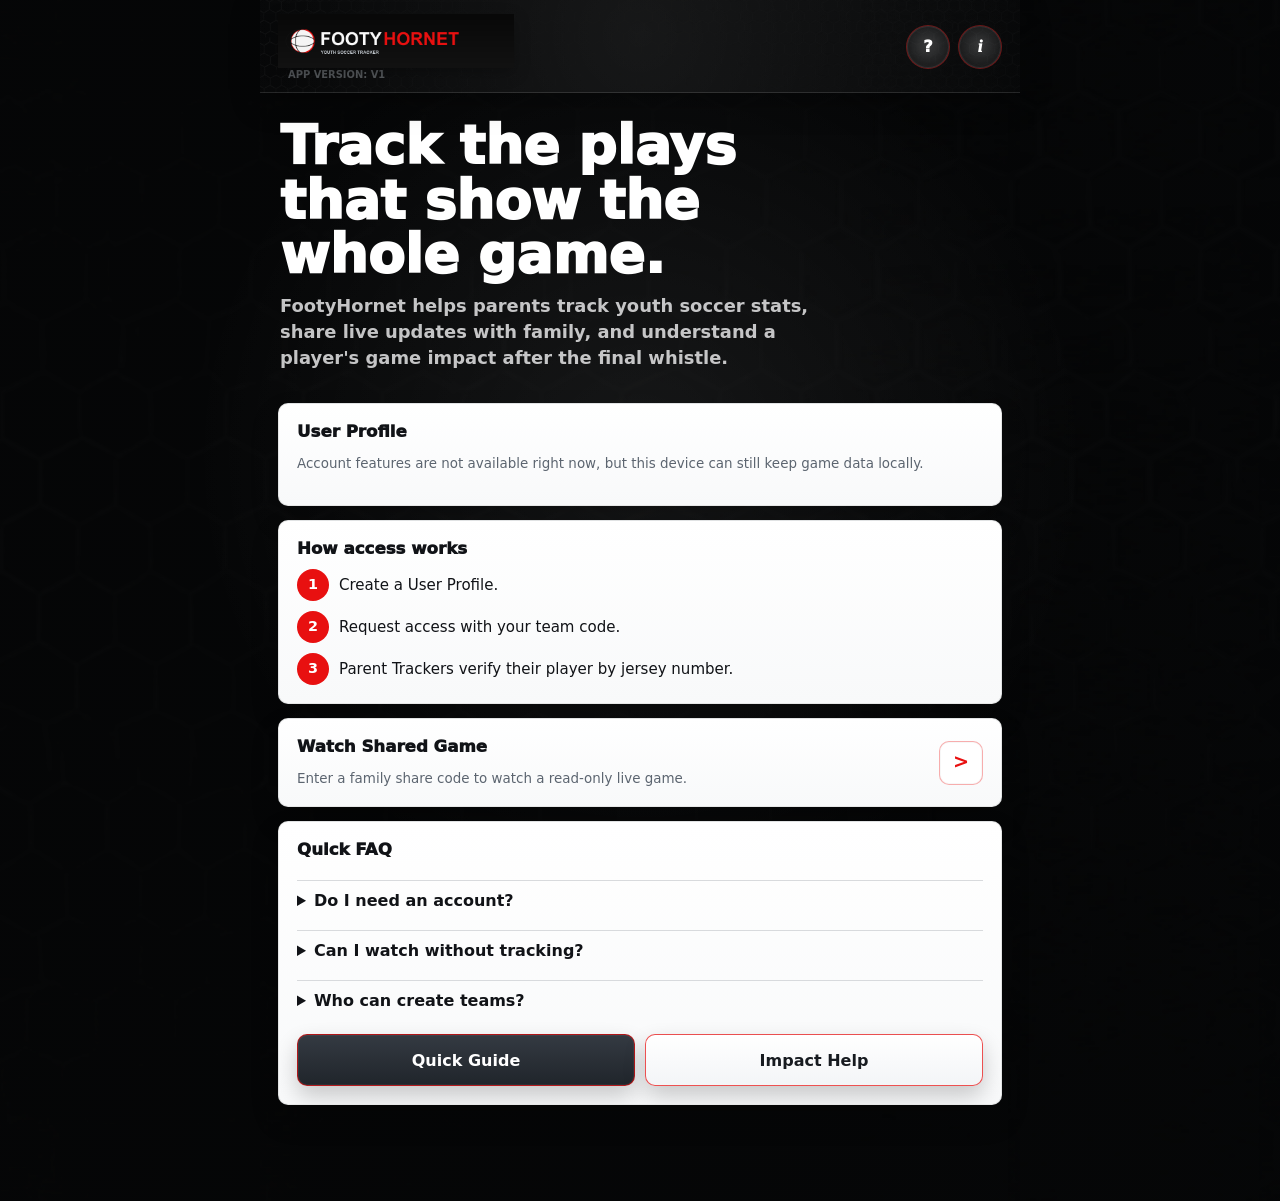
==== app.html @ 80d7936b "Initialize FootyHornet" ====
<!doctype html>
<html lang="en">
  <head>
    <meta charset="utf-8" />
    <meta name="viewport" content="width=device-width, initial-scale=1, viewport-fit=cover" />
    <meta name="theme-color" content="#0b0c0e" />
    <meta name="description" content="FootyHornet youth soccer stat tracker" />
    <title>FootyHornet App</title>
    <link rel="manifest" href="manifest.json?v=1" />
    <link rel="icon" href="assets/footyhornet-icon.png?v=1" type="image/png" />
    <link rel="apple-touch-icon" href="assets/footyhornet-icon.png?v=1" />
    <link rel="stylesheet" href="styles.css?v=1" />
  </head>
  <body>
    <noscript>
      <section class="noscript-fallback">
        <img src="assets/footyhornet-logo.png?v=1" alt="FootyHornet" />
        <div class="card pad">
          <h1>FootyHornet needs JavaScript to run.</h1>
          <p>
            Game tracking, offline saves, account saves, and Live Share require JavaScript.
            Please enable JavaScript or open FootyHornet in Safari, Chrome, or another modern browser.
          </p>
          <div class="account-actions">
            <a class="btn brand positive" href="/">Back to FootyHornet Home</a>
            <a class="btn brand neutral" href="privacy.html">Privacy Policy</a>
            <a class="btn brand neutral" href="terms.html">Terms of Use</a>
          </div>
        </div>
      </section>
    </noscript>
    <div id="app" class="app-shell lh-app-shell"></div>
    <script src="assets/supabase.min.js?v=1" defer></script>
    <script src="app.js?v=1" defer></script>
  </body>
</html>
---- styles.css ----
:root {
  --lh-black: #050607;
  --lh-carbon-950: #090a0b;
  --lh-carbon-900: #0f1012;
  --lh-carbon-850: #131518;
  --lh-carbon-800: #17191c;
  --lh-carbon-700: #22262b;
  --lh-carbon-600: #30363d;
  --lh-surface: #f7f8f9;
  --lh-surface-soft: #eef0f2;
  --lh-surface-dark: #14161a;
  --lh-surface-raised: #ffffff;
  --lh-text-light: #f8f9fa;
  --lh-text-dark: #111317;
  --lh-muted-light: #b8bec5;
  --lh-muted-dark: #5c6570;
  --lh-red: #e81010;
  --lh-red-deep: #9f1115;
  --lh-red-soft: rgba(232, 16, 16, 0.12);
  --lh-line-light: rgba(17, 19, 23, 0.12);
  --lh-line-dark: rgba(255, 255, 255, 0.12);
  --lh-radius-sm: 6px;
  --lh-radius-md: 8px;
  --lh-radius-lg: 12px;
  --lh-radius-xl: 16px;
  --lh-space-1: 4px;
  --lh-space-2: 8px;
  --lh-space-3: 12px;
  --lh-space-4: 16px;
  --lh-space-5: 20px;
  --lh-space-6: 24px;
  --lh-space-8: 32px;
  --lh-tap-min: 48px;
  --lh-tap-game: 64px;
  --lh-shadow-card: 0 16px 36px rgba(0, 0, 0, 0.28);
  --lh-shadow-soft: 0 8px 24px rgba(0, 0, 0, 0.16);
  --lh-shadow-crisp: 0 14px 28px rgba(0, 0, 0, 0.2);
  --lh-card-border: rgba(17, 19, 23, 0.1);
  --lh-card-border-red: rgba(232, 16, 16, 0.22);
  --lh-panel-gradient: linear-gradient(180deg, #ffffff 0%, #f8f9fa 100%);
  --lh-accent-surface: #f2f3f5;
  --lh-accent-surface-strong: #e8ebef;
  --lh-honeycomb-surface:
    radial-gradient(circle at 50% 38%, rgba(255, 255, 255, 0.07), transparent 28rem),
    linear-gradient(90deg, rgba(5, 6, 7, 0.78), rgba(5, 6, 7, 0.9)),
    url("assets/honeycombblack.png?v=1") center / cover no-repeat,
    var(--lh-black);
  --lh-honeycomb-card:
    linear-gradient(90deg, rgba(8, 10, 12, 0.84), rgba(8, 10, 12, 0.92)),
    url("assets/honeycombblack.png?v=1") center / cover no-repeat,
    linear-gradient(180deg, var(--lh-carbon-800), var(--lh-carbon-900));
  --lh-edge-accent: linear-gradient(90deg, var(--hornet-red) 0 5px, transparent 5px);
  --lh-edge-accent-thin: linear-gradient(90deg, rgba(232, 16, 16, 0.86) 0 4px, transparent 4px);
  --lh-command-gradient:
    var(--lh-honeycomb-card);
  --lh-red-glow: 0 12px 28px rgba(0, 0, 0, 0.16);
  --lh-font: -apple-system, BlinkMacSystemFont, "Segoe UI", sans-serif;

  --navy-950: var(--lh-carbon-950);
  --navy-900: var(--lh-carbon-900);
  --navy-800: var(--lh-carbon-800);
  --navy-700: var(--lh-carbon-700);
  --surface: var(--lh-surface-raised);
  --surface-soft: var(--lh-surface-soft);
  --line: #d8dadd;
  --text: var(--lh-text-dark);
  --muted: var(--lh-muted-dark);
  --positive: #0d6c3b;
  --positive-dark: #073f23;
  --neutral: var(--lh-carbon-600);
  --neutral-dark: var(--lh-carbon-700);
  --negative: #a84624;
  --negative-dark: #6e2b18;
  --stat-base: #1b1e22;
  --stat-base-dark: #101214;
  --offense: #0b6f3d;
  --offense-dark: #063c23;
  --effort: #7a1a1d;
  --effort-dark: #3d1012;
  --defense: #1f5f62;
  --defense-dark: #12383a;
  --clear: #314b5f;
  --clear-dark: #1a2a36;
  --goalie-save: #2e6268;
  --goalie-save-dark: #1a3a3e;
  --goalie-allowed: #554963;
  --goalie-allowed-dark: #312938;
  --faceoff-win: #52493d;
  --faceoff-win-dark: #302a23;
  --faceoff-loss: #4f3c36;
  --faceoff-loss-dark: #2c211e;
  --danger: #c72a2e;
  --warning: #c7681d;
  --hornet-red: var(--lh-red);
  --hornet-red-soft: var(--lh-accent-surface);
  --hornet-yellow: var(--hornet-red);
  --hornet-yellow-soft: var(--hornet-red-soft);
  --brand-red: var(--lh-red);
  --brand-dark-button:
    linear-gradient(90deg, var(--hornet-red) 0 6px, transparent 6px),
    linear-gradient(180deg, #252a31, #121519);
  --brand-light-button:
    linear-gradient(90deg, var(--hornet-red) 0 6px, transparent 6px),
    #ffffff;
  --shadow: var(--lh-shadow-card);
  --shadow-soft: var(--lh-shadow-soft);
  --radius: var(--lh-radius-md);
  --safe-bottom: env(safe-area-inset-bottom, 0px);
  color-scheme: light;
}

* {
  box-sizing: border-box;
}

html {
  min-height: 100%;
  background: var(--lh-black);
}

body {
  min-height: 100%;
  margin: 0;
  background: var(--lh-honeycomb-surface);
  color: var(--surface);
  font-family:
    Inter, ui-sans-serif, system-ui, var(--lh-font),
    sans-serif;
  letter-spacing: 0;
}

button,
input,
select,
textarea {
  font: inherit;
}

button {
  border: 0;
  cursor: pointer;
  -webkit-tap-highlight-color: transparent;
}

button:disabled {
  cursor: not-allowed;
  opacity: 0.55;
}

button:focus-visible,
.btn:focus-visible,
.mini-btn:focus-visible,
.more-action:focus-visible,
.player-chip:focus-visible,
.team-chip:focus-visible,
.nav-tab:focus-visible,
.period-tab:focus-visible,
.quarter-tab:focus-visible,
.icon-btn:focus-visible {
  outline: 3px solid rgba(232, 16, 16, 0.42);
  outline-offset: 3px;
}

.app-shell {
  width: 100%;
  max-width: 760px;
  min-height: 100dvh;
  margin: 0 auto;
  padding: 18px 14px calc(112px + var(--safe-bottom));
}

.lh-app-shell,
.app-shell {
  isolation: isolate;
}

.topbar {
  position: sticky;
  top: 0;
  z-index: 20;
  margin: -18px -14px 14px;
  padding: calc(14px + env(safe-area-inset-top, 0px)) 14px 12px;
  background: var(--lh-honeycomb-surface);
  border-bottom: 1px solid var(--lh-line-dark);
  backdrop-filter: blur(14px);
  box-shadow: 0 10px 28px rgba(0, 0, 0, 0.28);
}

.brand-row {
  position: relative;
  display: flex;
  align-items: center;
  justify-content: space-between;
  gap: 12px;
  min-height: 44px;
}

.brand {
  display: flex;
  align-items: center;
  gap: 10px;
  min-height: 44px;
  min-width: 0;
  padding: 0;
  border: 0;
  color: inherit;
  background: transparent;
  text-align: left;
}

.brand-logo-wrap {
  display: grid;
  gap: 2px;
  min-width: 0;
  text-align: left;
}

.brand-logo {
  display: block;
  width: min(62vw, 292px);
  height: auto;
  max-height: 54px;
  margin: 0;
  object-fit: contain;
  object-position: left center;
  filter: drop-shadow(0 5px 8px rgba(0, 0, 0, 0.24));
}

.app-version-chip {
  display: block;
  margin-left: clamp(5px, 1.8vw, 10px);
  color: rgba(184, 190, 197, 0.42);
  font-size: 0.62rem;
  font-weight: 800;
  line-height: 1;
  text-transform: uppercase;
}

.sr-only {
  position: absolute;
  width: 1px;
  height: 1px;
  padding: 0;
  margin: -1px;
  overflow: hidden;
  clip: rect(0, 0, 0, 0);
  white-space: nowrap;
  border: 0;
}

.brand-title {
  margin: 0;
  font-size: 1.2rem;
  font-weight: 850;
  line-height: 1.05;
}

.status-chip {
  flex: 0 0 auto;
  min-height: 44px;
  padding: 10px 12px;
  border: 1px solid rgba(255, 255, 255, 0.18);
  border-radius: 999px;
  color: #f1f2f4;
  background: rgba(255, 255, 255, 0.08);
  font-size: 0.8rem;
  font-weight: 800;
}

.topbar-actions {
  display: inline-flex;
  flex: 0 0 auto;
  align-items: center;
  gap: 8px;
}

.help-chip {
  display: inline-grid;
  width: 44px;
  height: 44px;
  place-items: center;
  border: 1px solid rgba(232, 16, 16, 0.38);
  border-radius: 999px;
  color: #ffffff;
  background:
    radial-gradient(circle at 50% 46%, rgba(255, 255, 255, 0.12), transparent 62%),
    rgba(255, 255, 255, 0.08);
  font-size: 1.02rem;
  font-weight: 950;
  line-height: 1;
  box-shadow: inset 0 0 0 1px rgba(255, 255, 255, 0.08);
}

.tutorial-chip {
  font-family: Georgia, "Times New Roman", serif;
  font-style: italic;
}

.screen-title {
  margin: var(--lh-space-5) 0 var(--lh-space-3);
}

.screen-title h2 {
  margin: 0;
  color: #ffffff;
  font-size: 1.65rem;
  line-height: 1.08;
}

.home-title h2 {
  font-size: 1.42rem;
}

.welcome-hero {
  display: grid;
  gap: 18px;
  margin: 18px 0 14px;
  padding: 18px 2px 6px;
}

.welcome-copy {
  display: grid;
  gap: 10px;
}

.welcome-copy h2 {
  max-width: 10ch;
  margin: 0;
  color: #ffffff;
  font-size: 2.45rem;
  line-height: 0.98;
}

.welcome-copy p {
  max-width: 34rem;
  margin: 0;
  color: #d7d9dd;
  font-size: 1rem;
  line-height: 1.48;
}

.welcome-stack {
  gap: 12px;
}

.welcome-info-card,
.faq-card {
  border-color: rgba(232, 16, 16, 0.24);
}

.welcome-step-list {
  display: grid;
  gap: 10px;
}

.welcome-step-list.compact-steps {
  margin: 1rem 0;
}

.welcome-step-list div {
  display: grid;
  grid-template-columns: 32px 1fr;
  align-items: center;
  gap: 10px;
  color: var(--text);
  font-size: 0.94rem;
  line-height: 1.35;
}

.welcome-step-list strong {
  display: inline-grid;
  width: 32px;
  height: 32px;
  place-items: center;
  border-radius: 999px;
  color: #ffffff;
  background: var(--hornet-red);
  font-size: 0.9rem;
}

.faq-card {
  display: grid;
  gap: 10px;
}

.faq-card details {
  padding: 10px 0;
  border-top: 1px solid var(--line);
}

.faq-card summary {
  cursor: pointer;
  color: var(--text);
  font-weight: 850;
}

.action-grid.compact {
  grid-template-columns: 1fr 1fr;
  margin-top: 4px;
}

.screen-title p {
  margin: 8px 0 0;
  color: var(--lh-muted-light);
  font-size: 0.98rem;
  line-height: 1.45;
}

.lh-screen {
  display: grid;
  gap: var(--lh-space-4);
}

.lh-screen-header,
.lh-screen-title,
.screen-title {
  text-wrap: balance;
}

.lh-screen-title {
  margin: 0;
  color: var(--lh-text-light);
  font-size: 1.65rem;
  line-height: 1.08;
}

.lh-screen-subtitle {
  margin: var(--lh-space-2) 0 0;
  color: var(--lh-muted-light);
  font-size: 0.98rem;
  line-height: 1.45;
}

.lh-kicker {
  margin: 0 0 var(--lh-space-2);
  color: rgba(248, 249, 250, 0.72);
  font-size: 0.72rem;
  font-weight: 950;
  letter-spacing: 0.04em;
  text-transform: uppercase;
}

.lh-command-card,
.lh-content-card,
.lh-form-card,
.lh-section {
  border-radius: var(--lh-radius-md);
}

.lh-command-card {
  border: 1px solid rgba(232, 16, 16, 0.26);
  color: var(--lh-text-light);
  background: var(--lh-honeycomb-card);
  box-shadow: var(--lh-shadow-card);
}

.lh-content-card,
.lh-form-card {
  border: 1px solid var(--lh-line-light);
  color: var(--lh-text-dark);
  background: var(--lh-surface-raised);
  box-shadow: var(--lh-shadow-card);
}

.lh-form-card {
  background: linear-gradient(180deg, #ffffff, var(--lh-surface));
}

.lh-section-header,
.lh-section {
  display: grid;
  gap: var(--lh-space-2);
}

.lh-section-title {
  margin: 0;
  color: var(--lh-text-dark);
  font-size: 1.04rem;
  font-weight: 950;
  line-height: 1.2;
}

.lh-section-subtitle,
.lh-help-text {
  margin: 0;
  color: var(--lh-muted-dark);
  font-size: 0.82rem;
  line-height: 1.38;
}

.lh-stat-grid,
.lh-action-grid {
  display: grid;
  grid-template-columns: repeat(2, minmax(0, 1fr));
  gap: var(--lh-space-3);
}

.lh-stat-card,
.lh-action-tile,
.lh-status-row {
  border: 1px solid var(--lh-line-light);
  border-radius: var(--lh-radius-md);
  color: var(--lh-text-dark);
  background: var(--lh-surface);
}

.lh-stat-card {
  min-height: 86px;
  padding: var(--lh-space-3);
}

.lh-action-tile {
  min-height: 72px;
  padding: var(--lh-space-3);
  text-align: left;
}

.lh-status-row {
  min-height: 38px;
  padding: var(--lh-space-2) var(--lh-space-3);
}

.lh-chip {
  display: inline-flex;
  min-height: 26px;
  align-items: center;
  gap: var(--lh-space-1);
  padding: 4px 8px;
  border: 1px solid var(--lh-line-light);
  border-radius: 999px;
  color: var(--lh-muted-dark);
  background: var(--lh-surface-soft);
  font-size: 0.72rem;
  font-weight: 900;
  line-height: 1;
}

.lh-chip-success {
  border-color: rgba(13, 108, 59, 0.32);
  color: #0b5b34;
  background: #e7f5ee;
}

.lh-chip-warning {
  border-color: rgba(199, 104, 29, 0.34);
  color: #7d3f11;
  background: #fff0df;
}

.lh-chip-danger,
.lh-chip-live {
  border-color: rgba(232, 16, 16, 0.32);
  color: var(--lh-text-dark);
  background: var(--lh-accent-surface);
}

.lh-notice,
.lh-notice-privacy,
.lh-notice-warning,
.lh-notice-success {
  padding: var(--lh-space-3);
  border-radius: var(--lh-radius-md);
  color: var(--lh-text-dark);
  font-size: 0.86rem;
  font-weight: 800;
}

.lh-notice,
.lh-notice-privacy {
  border: 1px solid rgba(232, 16, 16, 0.22);
  background: var(--lh-panel-gradient);
}

.lh-notice-warning {
  border: 1px solid rgba(199, 104, 29, 0.34);
  background: #fff2e4;
}

.lh-notice-success {
  border: 1px solid rgba(13, 108, 59, 0.26);
  background: #ecf8f2;
}

.lh-btn {
  min-height: var(--lh-tap-min);
  border-radius: var(--lh-radius-md);
  font-weight: 900;
}

.lh-btn-primary {
  color: #ffffff;
  border: 1px solid rgba(232, 16, 16, 0.64);
  background: var(--brand-dark-button);
}

.lh-btn-secondary {
  color: var(--lh-text-dark);
  border: 1px solid rgba(232, 16, 16, 0.38);
  background: var(--brand-light-button);
}

.lh-btn-ghost {
  color: var(--lh-text-light);
  border: 1px solid var(--lh-line-dark);
  background: rgba(255, 255, 255, 0.08);
}

.lh-btn-danger {
  color: #ffffff;
  border: 1px solid rgba(199, 42, 46, 0.74);
  background: linear-gradient(180deg, var(--danger), #941d22);
}

.lh-input-group {
  display: grid;
  gap: var(--lh-space-2);
}

.lh-divider {
  height: 1px;
  border: 0;
  background: var(--lh-line-light);
}

.live-title {
  margin: 12px 0 10px;
}

.live-title h2 {
  color: #f2f3f4;
  font-size: 1.24rem;
  font-weight: 850;
  line-height: 1.05;
}

.live-title p {
  margin-top: 5px;
  color: #aeb4bb;
  font-size: 0.82rem;
  line-height: 1.25;
}

.live-meta {
  display: flex;
  flex-wrap: wrap;
  align-items: baseline;
  gap: 4px 8px;
}

.live-share-link {
  min-height: 0;
  padding: 0;
  border: 0;
  color: #f1f2f4;
  background: transparent;
  font-size: 0.74rem;
  font-weight: 850;
  line-height: 1.25;
  text-decoration: underline;
  text-decoration-color: var(--hornet-red);
  text-underline-offset: 3px;
  box-shadow: none;
}

.live-share-link:active {
  color: #ffffff;
}

.live-status-chips {
  display: flex;
  flex-wrap: wrap;
  gap: 6px;
  margin-top: 8px;
}

.live-status-chips span {
  display: inline-flex;
  min-height: 24px;
  align-items: center;
  border: 1px solid rgba(255, 255, 255, 0.16);
  border-radius: 999px;
  padding: 4px 8px;
  color: #d9dde1;
  background: rgba(255, 255, 255, 0.06);
  font-size: 0.68rem;
  font-weight: 850;
}

.live-status-chips .share-on {
  border-color: rgba(232, 16, 16, 0.55);
  color: #ffffff;
  background: rgba(232, 16, 16, 0.16);
}

.live-player-card {
  display: flex;
  align-items: center;
  justify-content: space-between;
  gap: 10px;
  margin-bottom: 10px;
  border-color: rgba(232, 16, 16, 0.34);
}

.live-player-card h3 {
  margin: 0 0 3px;
  font-size: 0.96rem;
  line-height: 1.15;
}

.live-confirmation {
  display: flex;
  align-items: center;
  justify-content: space-between;
  gap: 10px;
  margin-bottom: 10px;
  padding: 10px;
  border: 1px solid rgba(232, 16, 16, 0.36);
  border-radius: var(--radius);
  color: #111317;
  background: #ffffff;
  box-shadow: var(--shadow-soft);
}

.live-confirmation strong {
  font-size: 0.86rem;
  line-height: 1.25;
}

.live-confirmation div {
  display: flex;
  flex-shrink: 0;
  gap: 6px;
}

.stack {
  display: grid;
  gap: 12px;
}

.card {
  overflow: hidden;
  border: 1px solid var(--lh-line-light);
  border-radius: var(--radius);
  background: var(--surface);
  color: var(--text);
  box-shadow: var(--shadow);
}

.card.pad {
  padding: var(--lh-space-4);
}

.card h3 {
  margin: 0 0 10px;
  color: var(--text);
  font-size: 1.04rem;
  line-height: 1.2;
}

.muted {
  color: var(--muted);
}

.small {
  font-size: 0.84rem;
  line-height: 1.35;
}

.section-head {
  display: flex;
  align-items: flex-start;
  justify-content: space-between;
  gap: 12px;
}

.section-head h3 {
  margin-bottom: 4px;
}

.section-head p {
  margin: 0;
}

.helper-lines {
  display: grid;
  gap: 1px;
}

.helper-lines span {
  display: block;
}

.player-switch-card {
  display: grid;
  gap: 12px;
}

.player-switch-card.inline {
  padding: 0;
  border: 0;
  background: transparent;
  color: var(--text);
  box-shadow: none;
}

.player-chip-row {
  display: flex;
  flex-wrap: wrap;
  gap: 8px;
}

.player-chip {
  display: inline-flex;
  min-width: 132px;
  min-height: 68px;
  flex: 1 1 calc(50% - 4px);
  flex-direction: column;
  align-items: flex-start;
  justify-content: center;
  gap: 3px;
  padding: 10px 12px;
  border: 1px solid var(--line);
  border-radius: var(--radius);
  color: var(--text);
  background: linear-gradient(180deg, #ffffff, var(--lh-surface));
  text-align: left;
  box-shadow: none;
}

.player-chip strong,
.player-chip span {
  display: block;
  max-width: 100%;
  overflow: hidden;
  text-overflow: ellipsis;
  white-space: nowrap;
}

.player-chip strong {
  font-size: 0.94rem;
  font-weight: 900;
  line-height: 1.1;
}

.player-chip span {
  color: var(--muted);
  font-size: 0.78rem;
  font-weight: 850;
}

.player-chip .player-chip-code,
.player-card-code {
  color: var(--hornet-red);
  font-size: 0.74rem;
  font-weight: 500;
  letter-spacing: 0.02em;
}

.player-card-code {
  margin: 2px 0 0;
}

.player-chip .player-chip-status {
  color: #52606c;
  font-size: 0.68rem;
  font-weight: 950;
  text-transform: uppercase;
}

.player-chip .player-chip-status.unverified {
  color: var(--hornet-red);
}

.player-chip.active {
  border-color: rgba(232, 16, 16, 0.72);
  background:
    var(--lh-edge-accent),
    linear-gradient(180deg, #ffffff, #f8f9fa);
  box-shadow: inset 0 0 0 1px rgba(232, 16, 16, 0.14), 0 8px 18px rgba(17, 19, 23, 0.08);
}

.compact-player-card {
  display: grid;
  grid-template-columns: minmax(0, 1fr) auto;
  gap: 12px;
  align-items: center;
}

.compact-player-card h3,
.compact-player-card p {
  margin: 0;
}

.compact-player-card .tiny {
  margin-top: 4px;
}

.my-players-card {
  display: grid;
  gap: 12px;
}

.player-assignment-list {
  display: grid;
  gap: 10px;
}

.player-assignment-card {
  display: grid;
  gap: 10px;
  padding: 12px;
  border: 1px solid var(--line);
  border-radius: var(--radius);
  background: #f7f8f9;
}

.player-assignment-card.active {
  border-color: rgba(232, 16, 16, 0.72);
  background:
    var(--lh-edge-accent),
    #f7f8f9;
  box-shadow: inset 0 0 0 1px rgba(232, 16, 16, 0.12);
}

.player-assignment-main {
  display: grid;
  grid-template-columns: minmax(0, 1fr) auto;
  gap: 10px;
  align-items: start;
}

.player-assignment-main h3,
.player-assignment-main p {
  margin: 0;
}

.player-assignment-main h3 {
  color: var(--text);
  font-size: 1rem;
  line-height: 1.15;
}

.player-assignment-main p {
  margin-top: 4px;
  color: var(--muted);
  font-size: 0.82rem;
  font-weight: 800;
  line-height: 1.25;
}

.status-pill {
  align-self: start;
  padding: 6px 8px;
  border: 1px solid rgba(232, 16, 16, 0.18);
  border-radius: 999px;
  color: var(--hornet-red);
  background: #ffffff;
  font-size: 0.72rem;
  font-weight: 900;
  line-height: 1;
  text-transform: uppercase;
}

.status-pill.warning {
  border-color: rgba(187, 111, 0, 0.2);
  color: #7c4c00;
  background: #fff4dc;
}

.status-pill.success {
  border-color: rgba(11, 121, 65, 0.2);
  color: #075f34;
  background: #e9f8ef;
}

.status-pill.danger {
  border-color: rgba(232, 16, 16, 0.22);
  color: var(--text);
  background: var(--hornet-red-soft);
}

.status-pill.muted {
  border-color: #dfe2e6;
  color: var(--muted);
  background: #f6f7f8;
}

.player-assignment-stats {
  display: grid;
  grid-template-columns: repeat(2, minmax(0, 1fr));
  gap: 8px;
}

.player-assignment-stats span {
  min-width: 0;
  padding: 8px;
  border: 1px solid rgba(17, 19, 23, 0.08);
  border-radius: var(--radius);
  color: var(--muted);
  background: #ffffff;
  font-size: 0.72rem;
  font-weight: 900;
  line-height: 1.15;
  text-transform: uppercase;
}

.player-assignment-stats strong {
  display: block;
  color: var(--text);
  font-size: 1.05rem;
  line-height: 1;
}

.player-assignment-actions {
  display: grid;
  grid-template-columns: repeat(3, minmax(0, 1fr));
  gap: 8px;
}

.current-player-manage-card,
.player-account-tools-card {
  display: grid;
  gap: 12px;
}

.player-context-panel {
  display: grid;
  gap: 4px;
  padding: 12px;
  border: 1px solid rgba(232, 16, 16, 0.2);
  border-radius: var(--radius);
  background:
    linear-gradient(90deg, rgba(17, 19, 23, 0.04), transparent 42%),
    #f7f8f9;
}

.player-context-panel strong,
.player-context-panel span,
.player-context-panel small {
  min-width: 0;
  overflow-wrap: anywhere;
}

.player-context-panel strong {
  color: var(--text);
  font-size: 1.05rem;
  line-height: 1.15;
}

.player-context-panel span {
  color: var(--muted);
  font-size: 0.84rem;
  font-weight: 850;
}

.player-context-panel small {
  color: var(--hornet-red);
  font-size: 0.74rem;
  font-weight: 600;
  letter-spacing: 0.02em;
}

.team-card {
  display: grid;
  gap: 14px;
}

.team-card.collapsed {
  gap: 0;
}

.team-card h3,
.team-card h4 {
  margin: 0;
}

.team-code-helper {
  margin: 4px 0 0;
  color: var(--muted);
  font-size: 0.78rem;
  line-height: 1.25;
}

.team-code-helper code {
  color: var(--brand-red);
  font-family: inherit;
  font-weight: 900;
  letter-spacing: 0.04em;
  user-select: all;
}

.team-card-body {
  display: grid;
  gap: 14px;
}

.admin-team-snapshot,
.admin-mini-stats {
  display: grid;
  grid-template-columns: repeat(3, minmax(0, 1fr));
  gap: 8px;
}

.admin-mini-stats {
  grid-template-columns: repeat(2, minmax(0, 1fr));
}

.admin-team-snapshot div,
.admin-mini-stats div {
  min-width: 0;
  padding: 10px;
  border: 1px solid #dfe2e6;
  border-radius: var(--radius);
  background: #f7f8fa;
}

.admin-team-snapshot span,
.admin-mini-stats span {
  display: block;
  margin-bottom: 3px;
  color: var(--muted);
  font-size: 0.72rem;
  font-weight: 900;
  line-height: 1.1;
  text-transform: uppercase;
}

.admin-team-snapshot strong,
.admin-mini-stats strong {
  color: var(--text);
  font-size: 1.35rem;
  line-height: 1;
}

.team-actions {
  display: flex;
  flex-wrap: wrap;
  gap: 8px;
  justify-content: flex-end;
}

.team-chip-row {
  display: flex;
  flex-wrap: wrap;
  gap: 8px;
}

.team-chip {
  display: inline-flex;
  min-width: 130px;
  min-height: 50px;
  flex: 1 1 calc(50% - 4px);
  flex-direction: column;
  align-items: flex-start;
  justify-content: center;
  gap: 3px;
  padding: 9px 11px;
  border: 1px solid rgba(17, 19, 23, 0.14);
  border-radius: var(--radius);
  color: var(--text);
  background: #ffffff;
  text-align: left;
  box-shadow: inset 0 0 0 1px rgba(17, 19, 23, 0.02);
}

.team-chip strong,
.team-chip span {
  display: block;
  max-width: 100%;
  overflow: hidden;
  text-overflow: ellipsis;
  white-space: nowrap;
}

.team-chip strong {
  font-size: 0.9rem;
  font-weight: 900;
}

.team-chip span {
  color: var(--muted);
  font-size: 0.75rem;
  font-weight: 850;
  text-transform: uppercase;
}

.team-chip.active {
  border-color: rgba(232, 16, 16, 0.68);
  background:
    var(--lh-edge-accent),
    #f7f8f9;
  box-shadow: inset 0 0 0 1px rgba(232, 16, 16, 0.12), 0 8px 18px rgba(17, 19, 23, 0.08);
}

.team-form-grid {
  display: grid;
  gap: 10px;
}

.inline-mini-form {
  display: grid;
  gap: 6px;
}

.inline-mini-form label {
  color: var(--muted);
  font-size: 0.76rem;
  font-weight: 900;
  text-transform: uppercase;
}

.inline-input-action {
  display: grid;
  grid-template-columns: minmax(0, 1fr) auto;
  gap: 8px;
  align-items: center;
}

.roster-edit-details {
  align-items: start;
}

.roster-edit-card.inline {
  margin: 6px 0 16px;
  padding: 12px;
  border: 1px solid rgba(232, 16, 16, 0.22);
  background:
    linear-gradient(90deg, rgba(17, 19, 23, 0.04), transparent 42%),
    var(--lh-panel-gradient);
  box-shadow: none;
}

.roster-action-block {
  padding: 10px 12px;
  border: 1px solid rgba(232, 16, 16, 0.26);
  border-radius: var(--radius);
  background:
    linear-gradient(90deg, rgba(17, 19, 23, 0.04), transparent 48%),
    var(--lh-panel-gradient);
}

.roster-action-block .collapsible-card-head {
  min-height: 48px;
}

.roster-action-block .collapsible-card-head h4 {
  margin: 0 0 2px;
}

.roster-action-block .collapse-icon {
  border-color: rgba(232, 16, 16, 0.28);
  color: var(--hornet-red);
  background: #ffffff;
}

.add-player-block {
  gap: 8px;
}

.add-player-block.collapsed {
  padding-bottom: 2px;
}

.add-player-block .team-add-player-form.roster-edit-card.inline {
  margin: 0;
}

.edit-player-block .roster-edit-card.inline {
  margin: 0;
}

.roster-edit-card.inline .section-head {
  align-items: start;
}

.roster-edit-card.inline h3 {
  margin: 0 0 2px;
  font-size: 1rem;
  line-height: 1.15;
}

.roster-edit-card.inline .muted.small {
  margin: 0;
  font-size: 0.82rem;
}

.roster-number-field {
  width: min(132px, 100%);
}

.roster-number-field input {
  min-height: 44px;
  text-align: center;
  font-weight: 850;
}

.team-roster-block,
.team-add-player-form {
  display: grid;
  gap: 10px;
}

.team-roster-block + .team-roster-block {
  margin-top: 8px;
  padding-top: 14px;
  border-top: 1px solid var(--line);
}

.unclaimed-summary-block {
  margin-top: 4px;
  padding: 10px 12px;
  border: 1px solid #dfe2e6;
  border-radius: var(--radius);
  background: #f7f8fa;
}

.admin-tool-group {
  padding: 10px 12px;
  border: 1px solid rgba(232, 16, 16, 0.18);
  border-radius: var(--radius);
  background: var(--lh-panel-gradient);
}

.admin-tool-group h4,
.admin-tool-group p {
  margin: 0;
}

.admin-tool-group h4 {
  font-size: 0.94rem;
}

.team-safety-group {
  background: var(--lh-accent-surface);
}

.add-player-access-card {
  border-color: rgba(232, 16, 16, 0.18);
  background:
    linear-gradient(90deg, rgba(17, 19, 23, 0.035), transparent 44%),
    var(--lh-panel-gradient);
}

.add-player-access-card.collapsed {
  padding-top: 12px;
  padding-bottom: 12px;
}

.compact-status-card {
  padding-top: 12px;
  padding-bottom: 12px;
  border-color: rgba(17, 19, 23, 0.1);
  background: #f7f8fa;
  box-shadow: none;
}

.compact-status-card h3,
.compact-status-card h4,
.compact-status-card p,
.access-status-block h4,
.access-status-block p {
  margin: 0;
}

.access-status-block {
  padding: 0;
  border: 0;
}

.unclaimed-summary-head {
  display: grid;
  grid-template-columns: minmax(0, 1fr) auto;
  gap: 10px;
  align-items: start;
}

.unclaimed-summary-head h4,
.unclaimed-summary-head p {
  margin: 0;
}

.unclaimed-summary-head h4 {
  font-size: 0.96rem;
}

.unclaimed-summary-head strong {
  min-width: 44px;
  padding: 5px 8px;
  border-radius: 999px;
  color: var(--hornet-red);
  background: var(--hornet-red-soft);
  font-size: 0.82rem;
  font-weight: 950;
  text-align: center;
}

.unclaimed-pill-row {
  display: flex;
  flex-wrap: wrap;
  gap: 6px;
}

.unclaimed-pill {
  display: inline-flex;
  min-height: 28px;
  align-items: center;
  padding: 5px 8px;
  border: 1px solid #d8dadd;
  border-radius: 999px;
  color: var(--text);
  background: #ffffff;
  font-size: 0.78rem;
  font-weight: 850;
}

.unclaimed-pill.muted-pill {
  color: var(--muted);
  background: #eef0f2;
}

.unclaimed-meta {
  margin: 0;
}

.access-summary-block {
  margin-top: 8px;
}

.access-summary-block .unclaimed-summary-head strong {
  min-width: 36px;
}

.access-request-list {
  display: grid;
  gap: 8px;
}

.access-request-row {
  display: grid;
  grid-template-columns: minmax(0, 1fr) auto;
  gap: 8px;
  align-items: center;
  padding: 8px;
  border: 1px solid #dfe2e6;
  border-radius: var(--radius);
  background: #ffffff;
}

.access-request-row.detailed {
  align-items: start;
  padding: 10px;
}

.access-request-row.needs-verification {
  border-color: rgba(232, 16, 16, 0.22);
  background:
    linear-gradient(90deg, rgba(17, 19, 23, 0.035), transparent 48%),
    var(--lh-panel-gradient);
}

.request-main {
  min-width: 0;
}

.request-title-line {
  display: flex;
  flex-wrap: wrap;
  gap: 6px;
  align-items: center;
}

.access-request-row strong,
.access-request-row small {
  display: block;
  max-width: 100%;
  overflow: hidden;
  text-overflow: ellipsis;
  white-space: nowrap;
}

.access-request-row.detailed small {
  margin-top: 4px;
  white-space: normal;
}

.request-email {
  overflow-wrap: anywhere;
}

.request-actions {
  justify-content: flex-end;
}

.access-request-row strong {
  font-size: 0.88rem;
}

.access-request-row small {
  color: var(--muted);
  font-size: 0.76rem;
  font-weight: 800;
}

.team-requests-card {
  padding-top: 10px;
}

.team-requests-card .team-roster-block {
  gap: 6px;
}

.team-requests-card h3,
.team-requests-card h4 {
  margin: 0 0 4px;
}

.team-form-actions {
  display: flex;
  justify-content: flex-end;
}

.position-picker {
  display: grid;
  gap: 8px;
  min-width: 0;
  padding: 0;
  border: 0;
}

.position-picker legend {
  margin-bottom: 2px;
  color: var(--muted);
  font-size: 0.76rem;
  font-weight: 900;
  text-transform: uppercase;
}

.position-options {
  display: grid;
  grid-template-columns: repeat(2, minmax(0, 1fr));
  gap: 8px;
}

.position-option {
  min-width: 0;
}

.position-option input {
  position: absolute;
  opacity: 0;
  pointer-events: none;
}

.position-option span {
  display: flex;
  align-items: center;
  justify-content: center;
  min-height: 42px;
  padding: 9px 10px;
  border: 1px solid var(--line);
  border-radius: var(--radius);
  background: #ffffff;
  color: var(--text);
  font-size: 0.86rem;
  font-weight: 900;
  text-align: center;
}

.position-option input:checked + span {
  border-color: rgba(232, 16, 16, 0.72);
  background:
    var(--lh-edge-accent),
    #f7f8f9;
}

.player-chip-wrap {
  display: grid;
  gap: 6px;
  min-width: 132px;
}

.player-chip-wrap .player-chip {
  width: 100%;
}

.compact-head {
  align-items: flex-end;
}

.team-note {
  margin: 0;
}

.notice-card {
  padding: 12px;
  border: 1px solid rgba(232, 16, 16, 0.22);
  border-radius: var(--radius);
  color: var(--text);
  background: var(--lh-panel-gradient);
  font-size: 0.86rem;
  font-weight: 800;
}

.home-next-card,
.game-day-status-card,
.quick-actions-card {
  display: grid;
  gap: 12px;
}

.home-next-card,
.primary-manage-card,
.live-player-card {
  border-color: rgba(232, 16, 16, 0.28);
  color: var(--lh-text-light);
  background: var(--lh-honeycomb-card);
  box-shadow: var(--lh-shadow-card);
}

.home-next-card h3,
.primary-manage-card h3,
.live-player-card h3 {
  color: var(--lh-text-light);
}

.home-next-card .muted,
.primary-manage-card .muted,
.live-player-card .muted {
  color: var(--lh-muted-light);
}

.home-next-card h3,
.game-day-status-card h3,
.quick-actions-card h3 {
  margin: 0;
}

.status-row-list {
  display: grid;
  gap: 7px;
}

.status-row {
  display: grid;
  grid-template-columns: minmax(0, 1fr) auto;
  gap: 12px;
  align-items: center;
  min-height: 38px;
  padding: 8px 10px;
  border: 1px solid var(--lh-line-light);
  border-radius: 8px;
  background: linear-gradient(180deg, #ffffff, var(--lh-surface));
}

.status-row span {
  color: var(--muted);
  font-size: 0.78rem;
  font-weight: 900;
}

.status-row strong {
  color: var(--text);
  font-size: 0.82rem;
  font-weight: 950;
  text-align: right;
}

.quick-action-grid {
  display: grid;
  grid-template-columns: repeat(2, minmax(0, 1fr));
  gap: 8px;
}

.quick-action {
  display: grid;
  gap: 7px;
  min-height: 74px;
  align-content: center;
  justify-items: start;
  padding: 10px;
  border: 1px solid rgba(232, 16, 16, 0.16);
  border-radius: var(--radius);
  color: var(--text);
  background:
    var(--lh-edge-accent),
    linear-gradient(180deg, #ffffff, var(--lh-surface));
  text-align: left;
  box-shadow: inset 0 0 0 1px rgba(17, 19, 23, 0.02);
}

.quick-action span {
  display: grid;
  width: 30px;
  height: 30px;
  place-items: center;
  border-radius: 999px;
  color: #ffffff;
  background: var(--hornet-red);
}

.quick-action svg {
  width: 17px;
  height: 17px;
  fill: currentColor;
}

.quick-action strong {
  font-size: 0.86rem;
  line-height: 1.12;
}

.install-card {
  display: grid;
  grid-template-columns: minmax(0, 1fr) auto;
  gap: 10px;
  align-items: center;
  padding: 12px;
  border: 1px solid rgba(232, 16, 16, 0.18);
  border-radius: var(--radius);
  background: #f7f8f9;
}

.install-card strong {
  display: block;
  color: var(--text);
  font-size: 0.98rem;
}

.install-card p {
  margin: 4px 0 0;
}

.install-steps {
  grid-column: 1 / -1;
  display: grid;
  gap: 6px;
  padding-top: 2px;
  color: #4f5661;
  font-size: 0.82rem;
  font-weight: 850;
}

.install-steps span {
  display: block;
}

.compact-install {
  margin-top: 2px;
}

.compact-notice {
  margin-top: 10px;
}

.compact-notice p {
  margin: 4px 0 0;
}

.error-card {
  border-color: rgba(232, 16, 16, 0.48);
  background: var(--lh-accent-surface);
}

.error-card .muted {
  color: var(--muted);
}

.two-actions {
  grid-template-columns: repeat(2, minmax(0, 1fr));
}

.roster-note {
  margin: -4px 2px 0;
  color: #c6c8cc;
}

.metric-grid {
  display: grid;
  grid-template-columns: repeat(2, minmax(0, 1fr));
  gap: 10px;
}

.metric {
  min-height: 86px;
  padding: 12px;
  border: 1px solid var(--lh-line-light);
  border-radius: var(--radius);
  background:
    linear-gradient(180deg, #ffffff, var(--lh-surface-soft));
  box-shadow: inset 0 0 0 1px rgba(255, 255, 255, 0.72);
}

.metric strong {
  display: block;
  color: var(--text);
  font-size: clamp(1.45rem, 8vw, 2.2rem);
  line-height: 1.0;
}

.impact-grade {
  display: block;
}

.impact-grade strong {
  display: block;
}

.impact-grade small {
  display: block;
  margin-top: 3px;
  color: var(--muted);
  font-size: 0.72rem;
  font-weight: 750;
  line-height: 1.05;
  text-transform: uppercase;
}

.metric span {
  display: block;
  margin-top: 7px;
  color: var(--muted);
  font-size: 0.78rem;
  font-weight: 800;
  text-transform: uppercase;
}

.review-section {
  display: grid;
  gap: 10px;
}

.insight-grid {
  display: grid;
  grid-template-columns: repeat(2, minmax(0, 1fr));
  gap: 10px;
}

.insight-card {
  min-height: 104px;
  padding: 12px;
  border: 1px solid var(--lh-line-light);
  border-radius: var(--radius);
  background:
    linear-gradient(180deg, #ffffff, var(--lh-surface-soft));
}

.insight-card span,
.insight-card small {
  display: block;
  color: var(--muted);
  font-size: 0.72rem;
  font-weight: 900;
  line-height: 1.1;
  text-transform: uppercase;
}

.insight-value {
  display: block;
  margin: 7px 0 5px;
  color: var(--text);
  font-size: clamp(1rem, 4.4vw, 1.45rem);
  font-weight: 950;
  line-height: 1.08;
}

.insight-value-copy {
  color: var(--text);
  font-size: clamp(0.84rem, 2.5vw, 0.9rem);
  font-weight: 500;
  line-height: 1.32;
}

.insight-value .impact-grade strong {
  margin: 0;
  font-size: clamp(1.35rem, 6vw, 1.9rem);
}

.explainer-card {
  display: grid;
  gap: 4px;
  padding: 11px 12px;
  border: 1px solid rgba(232, 16, 16, 0.2);
  border-left: 4px solid var(--hornet-red);
  border-radius: var(--radius);
  background: var(--lh-panel-gradient);
  color: var(--text);
}

.explainer-card strong {
  font-size: 0.86rem;
  font-weight: 950;
}

.explainer-card p {
  margin: 0;
  color: var(--muted);
  font-size: 0.82rem;
  line-height: 1.38;
}

.impact-card {
  display: grid;
  gap: 12px;
}

.impact-score-badge {
  display: inline-flex;
  flex-direction: column;
  align-items: center;
  justify-content: center;
  width: 62px;
  height: 62px;
  padding: 7px;
  border: 1px solid rgba(232, 16, 16, 0.35);
  border-radius: 14px;
  color: var(--text);
  background: var(--lh-accent-surface);
  font-size: 1.1rem;
  font-weight: 950;
}

.impact-score-badge .impact-grade small {
  color: var(--muted);
  font-size: 0.62rem;
}

.impact-breakdown-grid {
  display: grid;
  grid-template-columns: repeat(2, minmax(0, 1fr));
  gap: 8px;
}

.impact-breakdown-row {
  min-height: 48px;
  padding: 9px 10px;
  border: 1px solid var(--line);
  border-radius: 8px;
  background: #f7f8f9;
}

.impact-breakdown-row span,
.impact-breakdown-row strong,
.impact-breakdown-row small {
  display: block;
}

.impact-breakdown-row span {
  color: var(--muted);
  font-size: 0.76rem;
  font-weight: 900;
  text-transform: uppercase;
}

.impact-breakdown-row strong {
  margin-top: 4px;
  color: var(--text);
  font-size: 1.1rem;
  font-weight: 950;
}

.impact-breakdown-row small {
  margin-top: 2px;
  color: var(--muted);
  font-size: 0.68rem;
  font-weight: 900;
  text-transform: uppercase;
}

.impact-takeaway {
  margin: 0;
  padding: 11px 12px;
  border-left: 4px solid var(--hornet-red);
  border-radius: 8px;
  background: var(--lh-panel-gradient);
  color: var(--text);
  font-size: 0.9rem;
  line-height: 1.35;
}

.review-tool-actions {
  display: grid;
  grid-template-columns: repeat(2, minmax(0, 1fr));
  gap: 10px;
}

.possession-impact-card {
  display: grid;
  gap: 12px;
}

.possession-impact-grid {
  display: grid;
  grid-template-columns: repeat(2, minmax(0, 1fr));
  gap: 8px;
}

.possession-impact-metric {
  min-height: 72px;
  padding: 10px;
  border: 1px solid var(--line);
  border-radius: 8px;
  background: #f7f8f9;
}

.possession-impact-metric span,
.possession-impact-metric strong,
.possession-impact-metric small {
  display: block;
}

.possession-impact-metric span,
.possession-impact-metric small {
  color: var(--muted);
  font-size: 0.72rem;
  font-weight: 900;
  text-transform: uppercase;
}

.possession-impact-metric strong {
  margin: 4px 0;
  color: var(--text);
  font-size: 1.5rem;
  font-weight: 950;
  line-height: 1;
}

.archetype-card {
  display: grid;
  gap: 12px;
  border-color: rgba(232, 16, 16, 0.22);
}

.archetype-card .eyebrow {
  margin: 0 0 2px;
  color: var(--hornet-red);
  font-size: 0.72rem;
  font-weight: 950;
  text-transform: uppercase;
}

.archetype-badge {
  display: inline-flex;
  align-items: center;
  justify-content: center;
  min-width: 58px;
  height: 36px;
  padding: 0 12px;
  border: 1px solid rgba(232, 16, 16, 0.35);
  border-radius: 999px;
  background: var(--lh-accent-surface);
  color: var(--text);
  font-size: 0.78rem;
  font-weight: 950;
}

.archetype-explanation {
  margin: 0;
  color: var(--text);
  font-size: 0.96rem;
  line-height: 1.4;
}

.archetype-story {
  display: grid;
  gap: 3px;
}

.archetype-story strong {
  color: var(--muted);
  font-size: 0.72rem;
  font-weight: 950;
  text-transform: uppercase;
}

.archetype-story p {
  margin: 0;
  color: var(--text);
  font-size: 0.92rem;
  line-height: 1.38;
}

.archetype-reasons {
  display: flex;
  flex-wrap: wrap;
  gap: 7px;
}

.archetype-reasons span {
  display: inline-flex;
  align-items: center;
  min-height: 30px;
  padding: 6px 9px;
  border: 1px solid var(--line);
  border-radius: 999px;
  background: #f7f8f9;
  color: var(--muted);
  font-size: 0.76rem;
  font-weight: 850;
}

.archetype-bars {
  display: grid;
  gap: 8px;
}

.archetype-bar {
  display: grid;
  grid-template-columns: minmax(72px, 0.8fr) minmax(96px, 1.4fr) 34px;
  align-items: center;
  gap: 8px;
}

.archetype-bar span {
  color: var(--muted);
  font-size: 0.72rem;
  font-weight: 900;
  text-transform: uppercase;
}

.archetype-bar div {
  height: 8px;
  overflow: hidden;
  border-radius: 999px;
  background: #e6e8eb;
}

.archetype-bar i {
  display: block;
  height: 100%;
  border-radius: inherit;
  background: linear-gradient(90deg, #111, #30363d);
}

.archetype-bar strong {
  color: var(--text);
  font-size: 0.82rem;
  font-weight: 950;
  text-align: right;
}

.archetype-focus {
  display: grid;
  gap: 3px;
  padding: 10px 12px;
  border-left: 4px solid var(--hornet-red);
  border-radius: 8px;
  background: var(--lh-panel-gradient);
}

.archetype-focus span {
  color: var(--muted);
  font-size: 0.72rem;
  font-weight: 950;
  text-transform: uppercase;
}

.archetype-focus strong {
  color: var(--text);
  font-size: 0.9rem;
  line-height: 1.35;
}

.season-groups {
  display: grid;
  gap: 12px;
}

.season-stat-group {
  display: grid;
  gap: 10px;
}

.season-stat-group h3 {
  margin: 0;
}

.development-card {
  display: grid;
  gap: 8px;
}

.development-card h3,
.development-card p {
  margin: 0;
}

.development-card p,
.insight-list {
  color: var(--text);
  font-size: 0.92rem;
  line-height: 1.4;
}

.insight-list {
  display: grid;
  gap: 7px;
  margin: 0;
  padding-left: 18px;
}

.stat-mini-grid {
  display: grid;
  gap: 8px;
}

.stat-mini-row {
  display: grid;
  grid-template-columns: minmax(0, 1fr) auto;
  gap: 12px;
  align-items: center;
  min-height: 42px;
  padding: 9px 10px;
  border: 1px solid var(--line);
  border-radius: 8px;
  background: #f7f8f9;
  color: var(--text);
}

.stat-mini-row span {
  color: var(--muted);
  font-size: 0.84rem;
  font-weight: 850;
}

.stat-mini-row strong {
  font-size: 1rem;
  font-weight: 950;
}

.action-grid {
  display: grid;
  grid-template-columns: 1fr;
  gap: 10px;
}

.btn {
  display: inline-flex;
  align-items: center;
  justify-content: center;
  min-height: var(--lh-tap-min);
  padding: 12px 14px;
  border-radius: var(--radius);
  color: #ffffff;
  border: 1px solid rgba(232, 16, 16, 0.5);
  background: var(--brand-dark-button);
  font-size: 1rem;
  font-weight: 900;
  line-height: 1.1;
  text-align: center;
  box-shadow: var(--lh-shadow-soft), inset 0 0 0 1px rgba(255, 255, 255, 0.05);
  transition: transform 120ms ease, border-color 120ms ease, box-shadow 120ms ease;
}

.btn:active {
  transform: translateY(1px);
}

.btn.secondary {
  border: 1px solid rgba(232, 16, 16, 0.44);
  color: var(--text);
  background: var(--brand-light-button);
  box-shadow: var(--lh-shadow-soft), inset 0 0 0 1px rgba(17, 19, 23, 0.04);
}

.btn.secondary.auth-create {
  border: 1px solid rgba(232, 16, 16, 0.72);
  color: #111317;
  background: var(--brand-light-button);
  box-shadow: 0 10px 22px rgba(0, 0, 0, 0.2), inset 0 0 0 1px rgba(17, 19, 23, 0.04);
}

.btn.ghost {
  border: 1px solid var(--lh-line-dark);
  color: #ffffff;
  background: rgba(255, 255, 255, 0.08);
}

.btn.brand,
.btn.positive {
  border: 1px solid rgba(232, 16, 16, 0.72);
  background: var(--brand-dark-button);
  box-shadow: 0 10px 22px rgba(0, 0, 0, 0.28), inset 0 0 0 1px rgba(255, 255, 255, 0.06);
}

.btn.neutral {
  border: 1px solid rgba(232, 16, 16, 0.5);
  background: var(--brand-dark-button);
  box-shadow: 0 10px 22px rgba(0, 0, 0, 0.26), inset 0 0 0 1px rgba(255, 255, 255, 0.05);
}

.faq-card .action-grid.compact .btn.neutral,
.faq-card .action-grid.compact .btn.secondary {
  border: 1px solid rgba(232, 16, 16, 0.72);
  box-shadow: 0 10px 22px rgba(0, 0, 0, 0.2), inset 0 0 0 1px rgba(255, 255, 255, 0.05);
}

.btn.brand.neutral {
  background: var(--brand-dark-button);
}

.btn.negative {
  background: linear-gradient(180deg, var(--negative), var(--negative-dark));
}

.btn.danger {
  border-color: rgba(199, 42, 46, 0.74);
  background: linear-gradient(180deg, var(--danger), #941d22);
}

.btn.warning {
  border: 1px solid rgba(236, 139, 34, 0.72);
  background:
    var(--lh-edge-accent),
    linear-gradient(180deg, #6e3a18, #351b0d);
}

.form-grid {
  display: grid;
  gap: 12px;
}

.start-game-form {
  display: grid;
  gap: 14px;
}

.field {
  display: grid;
  gap: 6px;
}

.field label {
  color: var(--text);
  font-size: 0.82rem;
  font-weight: 850;
  text-transform: uppercase;
}

.field-help,
.safety-note {
  margin: 0;
  color: var(--muted);
  font-size: 0.78rem;
  font-weight: 650;
  line-height: 1.35;
}

.safety-note {
  color: rgba(241, 245, 249, 0.7);
}

.card .safety-note {
  color: var(--muted);
}

.field input,
.field textarea,
.field select {
  width: 100%;
  min-height: var(--lh-tap-min);
  border: 1px solid var(--lh-line-light);
  border-radius: var(--radius);
  padding: 11px 12px;
  color: var(--text);
  background: linear-gradient(180deg, #ffffff, #fbfcfd);
  font-size: 1rem;
  outline: none;
}

.field textarea {
  min-height: 92px;
  resize: vertical;
}

.field input:focus,
.field textarea:focus,
.field select:focus {
  border-color: rgba(232, 16, 16, 0.52);
  box-shadow: 0 0 0 3px rgba(232, 16, 16, 0.14);
}

.quarter-tabs,
.period-tabs {
  display: grid;
  grid-template-columns: repeat(auto-fit, minmax(42px, 1fr));
  gap: 6px;
  margin: 0 0 10px;
}

.quarter-tab,
.period-tab {
  min-height: 44px;
  border: 1px solid rgba(255, 255, 255, 0.14);
  border-radius: 7px;
  color: #b8bec5;
  background: rgba(255, 255, 255, 0.035);
  font-size: 0.78rem;
  font-weight: 800;
  box-shadow: inset 0 0 0 1px rgba(17, 19, 23, 0.02);
}

.quarter-tab.active,
.period-tab.active {
  border-color: rgba(232, 16, 16, 0.62);
  color: #ffffff;
  background: var(--lh-honeycomb-card);
  box-shadow: inset 0 -2px 0 var(--hornet-red);
}

.live-summary {
  display: grid;
  grid-template-columns: repeat(3, minmax(0, 1fr));
  gap: 7px;
  margin-bottom: 13px;
}

.live-pill {
  min-height: 56px;
  padding: 8px 9px;
  border-radius: var(--radius);
  border: 1px solid rgba(255, 255, 255, 0.12);
  background: rgba(255, 255, 255, 0.94);
  color: #15171a;
  box-shadow: 0 7px 18px rgba(0, 0, 0, 0.13);
}

.live-pill strong {
  display: block;
  font-size: clamp(1.08rem, 6vw, 1.55rem);
  line-height: 1;
  font-weight: 900;
}

.live-pill .impact-grade small {
  font-size: 0.58rem;
}

.live-pill span {
  display: block;
  margin-top: 5px;
  color: var(--muted);
  font-size: 0.64rem;
  font-weight: 850;
  text-transform: uppercase;
}

.live-stat-groups {
  display: grid;
  gap: 16px;
}

.stat-group {
  display: grid;
  gap: 8px;
}

.stat-group.more-plays {
  gap: 9px;
}

.more-plays-toggle {
  display: flex;
  min-height: 52px;
  width: 100%;
  align-items: center;
  justify-content: space-between;
  gap: 10px;
  padding: 10px 12px;
  border: 1px solid rgba(255, 255, 255, 0.14);
  border-radius: var(--radius);
  color: #f2f3f4;
  background: rgba(255, 255, 255, 0.06);
  box-shadow: none;
}

.more-plays-toggle strong {
  font-size: 0.9rem;
  line-height: 1.1;
}

.more-plays-toggle span {
  color: #aeb4bb;
  font-size: 0.7rem;
  font-weight: 800;
  line-height: 1.15;
  text-align: right;
}

.stat-group-head {
  display: flex;
  align-items: end;
  justify-content: space-between;
  gap: 10px;
  padding: 0 1px;
}

.stat-group-head h3 {
  margin: 0;
  color: #d5d9dd;
  font-size: 0.72rem;
  font-weight: 850;
  line-height: 1;
  text-transform: uppercase;
  letter-spacing: 0.04em;
}

.stat-group-head span {
  color: #7f8790;
  font-size: 0.66rem;
  font-weight: 700;
  line-height: 1.1;
  text-align: right;
}

.tracker-grid {
  display: grid;
  grid-template-columns: repeat(2, minmax(0, 1fr));
  gap: 9px;
}

.stat-button {
  position: relative;
  display: flex;
  min-height: var(--lh-tap-game);
  flex-direction: column;
  align-items: flex-start;
  justify-content: space-between;
  gap: 8px;
  padding: 12px;
  border-radius: var(--radius);
  color: #ffffff;
  border: 1px solid rgba(255, 255, 255, 0.09);
  background:
    linear-gradient(90deg, var(--stat-accent, var(--neutral)) 0 5px, transparent 5px),
    linear-gradient(180deg, #20242a, var(--stat-base-dark));
  text-align: left;
  box-shadow:
    inset 0 0 0 1px rgba(255, 255, 255, 0.08),
    0 10px 20px rgba(0, 0, 0, 0.22);
  transition: transform 110ms ease, border-color 110ms ease, box-shadow 110ms ease;
}

.stat-button:active {
  transform: translateY(1px);
  box-shadow:
    inset 0 0 0 1px rgba(255, 255, 255, 0.1),
    0 5px 12px rgba(0, 0, 0, 0.24);
}

.stat-button.positive,
.stat-button.offense {
  --stat-accent: var(--offense);
}

.stat-button.neutral {
  --stat-accent: #6c7681;
}

.stat-button.negative {
  --stat-accent: var(--negative);
}

.stat-button.effort {
  --stat-accent: var(--effort);
}

.stat-button.defense {
  --stat-accent: var(--defense);
}

.stat-button.clear {
  --stat-accent: var(--clear);
}

.stat-button.goalieSave,
.stat-button.goalkeeperSave {
  --stat-accent: var(--goalie-save);
}

.stat-button.goalieAllowed,
.stat-button.goalkeeperAllowed {
  --stat-accent: var(--goalie-allowed);
}

.stat-button.faceoffWin {
  --stat-accent: var(--faceoff-win);
}

.stat-button.faceoffLoss {
  --stat-accent: var(--faceoff-loss);
}

.stat-button.compact {
  min-height: 60px;
  padding: 10px;
}

.stat-button .label {
  font-size: clamp(0.98rem, 4.4vw, 1.14rem);
  font-weight: 900;
  line-height: 1.1;
}

.stat-button .points {
  color: rgba(255, 255, 255, 0.86);
  font-size: 0.78rem;
  font-weight: 850;
}

.stat-button.compact .label {
  font-size: clamp(0.88rem, 4vw, 1rem);
}

.stat-button.compact .points {
  font-size: 0.72rem;
}

.sticky-actions {
  position: fixed;
  right: 0;
  bottom: 0;
  left: 0;
  z-index: 30;
  padding: 10px 14px calc(10px + var(--safe-bottom));
  background: rgba(9, 9, 9, 0.96);
  border-top: 1px solid rgba(255, 255, 255, 0.14);
  backdrop-filter: blur(16px);
}

.sticky-inner {
  display: grid;
  grid-template-columns: repeat(3, minmax(0, 1fr));
  gap: 8px;
  max-width: 760px;
  margin: 0 auto;
}

.sticky-actions .btn {
  min-height: 46px;
  padding: 9px 8px;
  font-size: clamp(0.72rem, 3.2vw, 0.88rem);
  box-shadow: 0 7px 14px rgba(0, 0, 0, 0.2);
}

.sticky-actions .btn.warning,
.sticky-actions .btn.neutral {
  background: linear-gradient(180deg, #343a42, #20242a);
}

.sticky-actions .btn.danger {
  background: linear-gradient(180deg, #96363a, #651e23);
}

.event-list {
  display: grid;
  gap: 8px;
}

.event-row {
  display: grid;
  grid-template-columns: auto 1fr auto;
  align-items: start;
  gap: 10px;
  padding: 10px;
  border: 1px solid var(--line);
  border-radius: var(--radius);
  background: var(--surface-soft);
}

.event-row .badge {
  min-width: 34px;
  padding: 5px 7px;
  border-radius: 999px;
  color: #ffffff;
  background: var(--neutral);
  font-size: 0.76rem;
  font-weight: 900;
  text-align: center;
}

.event-row.positive .badge {
  background: var(--positive);
}

.event-row.negative .badge {
  background: var(--negative);
}

.event-row.goalieSave .badge,
.event-row.goalkeeperSave .badge {
  background: var(--goalie-save);
}

.event-row.goalieAllowed .badge,
.event-row.goalkeeperAllowed .badge {
  background: var(--goalie-allowed);
}

.event-row strong {
  display: block;
  color: var(--text);
  font-size: 0.98rem;
  line-height: 1.2;
}

.event-row p {
  margin: 3px 0 0;
  color: var(--muted);
  font-size: 0.82rem;
  line-height: 1.35;
}

.event-row .score {
  color: var(--text);
  font-weight: 900;
}

.event-actions {
  display: flex;
  flex-wrap: wrap;
  grid-column: 1 / -1;
  gap: 8px;
  justify-content: flex-end;
}

.mini-btn {
  display: inline-flex;
  align-items: center;
  justify-content: center;
  min-height: 44px;
  padding: 10px 13px;
  border-radius: var(--radius);
  color: #ffffff;
  border: 1px solid rgba(232, 16, 16, 0.5);
  background: var(--brand-dark-button);
  font-size: 0.84rem;
  font-weight: 900;
  line-height: 1.1;
  text-align: center;
  text-decoration: none;
  box-shadow: var(--lh-shadow-soft), inset 0 0 0 1px rgba(255, 255, 255, 0.04);
  transition: transform 120ms ease, border-color 120ms ease, box-shadow 120ms ease;
}

.mini-btn.light {
  border: 1px solid rgba(232, 16, 16, 0.36);
  color: var(--text);
  background: var(--brand-light-button);
  box-shadow: inset 0 0 0 1px rgba(17, 19, 23, 0.04), 0 6px 14px rgba(17, 19, 23, 0.08);
}

.mini-btn.danger {
  border-color: rgba(207, 47, 51, 0.72);
  background:
    linear-gradient(90deg, #ffffff 0 5px, transparent 5px),
    linear-gradient(180deg, var(--danger), #941d22);
}

.mini-btn.tag {
  color: #ffffff;
  background: var(--brand-dark-button);
}

.mode-toggle {
  display: grid;
  grid-template-columns: repeat(2, minmax(0, 1fr));
  gap: 8px;
  margin-top: 10px;
}

.mode-toggle .mini-btn {
  width: 100%;
}

.edit-event-form {
  border-color: rgba(17, 132, 71, 0.32);
}

.tag-chip-list {
  display: flex;
  flex-wrap: wrap;
  gap: 6px;
  margin-top: 8px;
}

.tag-chip {
  display: inline-flex;
  align-items: center;
  min-height: 28px;
  max-width: 100%;
  padding: 5px 8px;
  border: 1px solid rgba(17, 19, 23, 0.16);
  border-radius: 999px;
  color: #111317;
  background: var(--lh-accent-surface);
  font-size: 0.78rem;
  font-weight: 900;
  line-height: 1.1;
  overflow-wrap: anywhere;
}

.tag-remove {
  display: inline-grid;
  width: 22px;
  height: 22px;
  margin-left: 6px;
  place-items: center;
  border-radius: 999px;
  color: #ffffff;
  background: var(--hornet-red);
  font-size: 0.82rem;
  font-weight: 900;
  line-height: 1;
}

.tag-editor {
  border-color: rgba(232, 16, 16, 0.64);
  box-shadow: 0 0 0 2px rgba(232, 16, 16, 0.12);
}

.tag-editor-block {
  display: grid;
  gap: 8px;
  margin-top: 14px;
}

.tag-editor-label {
  color: var(--text);
  font-size: 0.82rem;
  font-weight: 900;
  text-transform: uppercase;
}

.tag-suggestions {
  display: flex;
  flex-wrap: wrap;
  gap: 8px;
}

.tag-suggestion {
  min-height: 40px;
  padding: 9px 12px;
  border: 1px solid rgba(232, 16, 16, 0.26);
  border-radius: 999px;
  color: #111317;
  background: var(--lh-panel-gradient);
  font-size: 0.88rem;
  font-weight: 900;
}

.custom-tag-form {
  display: grid;
  grid-template-columns: 1fr;
  gap: 10px;
  margin-top: 14px;
}

.share-card {
  display: grid;
  gap: 10px;
  margin: 12px 0;
  border-color: rgba(232, 16, 16, 0.48);
}

.share-card.collapsed {
  gap: 0;
}

.share-card h3,
.share-watch-form h3,
.account-card h3 {
  margin: 0;
}

.share-watch-form.collapsed {
  gap: 0;
}

.export-card.collapsed {
  padding-top: 12px;
  padding-bottom: 12px;
}

.share-watch-form .muted {
  margin-bottom: 0;
}

.collapsible-card-head {
  display: grid;
  grid-template-columns: 1fr auto;
  gap: 12px;
  align-items: center;
}

.collapse-icon {
  display: inline-grid;
  width: 44px;
  height: 44px;
  place-items: center;
  border: 1px solid rgba(232, 16, 16, 0.34);
  border-radius: 999px;
  color: var(--hornet-red);
  background: #ffffff;
  font-size: 1.2rem;
  font-weight: 900;
  line-height: 1;
  box-shadow: inset 0 0 0 1px rgba(17, 19, 23, 0.03);
}

.collapse-icon span {
  transform: translateY(-1px);
}

.share-card-body {
  display: grid;
  gap: 10px;
}

.share-watch-fields {
  display: grid;
  gap: 12px;
}

.account-card {
  border-color: rgba(232, 16, 16, 0.3);
}

.account-success-card {
  border-color: rgba(17, 132, 71, 0.36);
}

.more-card {
  display: grid;
  gap: 12px;
}

.primary-manage-card {
  border-color: rgba(232, 16, 16, 0.22);
}

.account-tools-card {
  gap: 10px;
}

.more-action-list {
  display: grid;
  gap: 8px;
}

.compact-actions {
  grid-template-columns: repeat(2, minmax(0, 1fr));
}

.more-helper-text {
  display: grid;
  gap: 3px;
  color: var(--muted);
  font-size: 0.76rem;
  font-weight: 750;
  line-height: 1.32;
}

.more-helper-text p {
  margin: 0;
  overflow-wrap: anywhere;
}

.more-helper-text strong {
  color: #505963;
  font-weight: 900;
}

.more-helper-text .warning {
  color: #505963;
}

.more-inline-form {
  display: grid;
  gap: 10px;
  padding: 10px;
  border: 1px solid rgba(232, 16, 16, 0.18);
  border-radius: var(--radius);
  background: linear-gradient(180deg, #ffffff, var(--lh-surface));
}

.more-inline-form .mini-btn {
  width: 100%;
}

.admin-portal-entry-card {
  display: grid;
  gap: 12px;
  border-color: rgba(232, 16, 16, 0.46);
  background:
    linear-gradient(90deg, rgba(17, 19, 23, 0.04), transparent 54%),
    var(--lh-panel-gradient);
}

.admin-portal-entry-card h3,
.admin-portal-entry-card p {
  margin: 0;
}

.admin-portal-entry-button {
  width: 100%;
}

.more-status-grid {
  display: grid;
  grid-template-columns: repeat(2, minmax(0, 1fr));
  gap: 8px;
}

.more-status-cell {
  min-width: 0;
  padding: 10px;
  border: 1px solid rgba(17, 19, 23, 0.1);
  border-radius: var(--radius);
  background: #f6f7f8;
}

.more-status-cell span,
.more-status-cell strong {
  display: block;
}

.more-status-cell span {
  color: var(--muted);
  font-size: 0.68rem;
  font-weight: 900;
  line-height: 1.1;
  text-transform: uppercase;
}

.more-status-cell strong {
  margin-top: 4px;
  color: var(--text);
  font-size: 0.9rem;
  line-height: 1.15;
  overflow-wrap: anywhere;
}

.more-status-cell small {
  display: block;
  margin-top: 3px;
  color: var(--muted);
  font-size: 0.76rem;
  font-weight: 800;
  line-height: 1.2;
  overflow-wrap: anywhere;
}

.more-action {
  display: grid;
  grid-template-columns: 38px minmax(0, 1fr);
  grid-template-areas:
    "icon title"
    "icon copy";
  gap: 2px 10px;
  min-height: 62px;
  align-items: center;
  padding: 10px;
  border: 1px solid rgba(232, 16, 16, 0.16);
  border-radius: var(--radius);
  color: var(--text);
  background:
    var(--lh-edge-accent),
    linear-gradient(180deg, #ffffff, var(--lh-surface));
  text-align: left;
  text-decoration: none;
  box-shadow: inset 0 0 0 1px rgba(17, 19, 23, 0.02);
  transition: transform 120ms ease, border-color 120ms ease, box-shadow 120ms ease;
}

.more-action > span {
  grid-area: icon;
  display: grid;
  width: 38px;
  height: 38px;
  place-items: center;
  border-radius: 999px;
  color: #ffffff;
  background:
    radial-gradient(circle at 50% 38%, rgba(255, 255, 255, 0.22), transparent 54%),
    var(--hornet-red);
  box-shadow: inset 0 0 0 1px rgba(255, 255, 255, 0.16);
}

.more-action svg {
  width: 20px;
  height: 20px;
  fill: currentColor;
}

.more-action strong {
  grid-area: title;
  min-width: 0;
  font-size: 0.96rem;
  line-height: 1.15;
}

.more-action small {
  grid-area: copy;
  min-width: 0;
  color: var(--muted);
  font-size: 0.78rem;
  font-weight: 750;
  line-height: 1.28;
}

.more-action.danger-link > span {
  color: #ffffff;
  background: var(--danger);
  box-shadow: none;
}

.more-action.danger-link strong {
  color: #14171b;
}

.compact-actions .more-action {
  grid-template-columns: 34px minmax(0, 1fr);
  min-height: 58px;
  padding: 9px;
}

.compact-actions .more-action > span {
  width: 34px;
  height: 34px;
}

.compact-actions .more-action small {
  font-size: 0.72rem;
}

.auth-legal {
  margin: 2px 0 0;
  text-align: center;
}

.auth-legal a {
  color: #3a414b;
  font-weight: 900;
  text-decoration-color: rgba(232, 16, 16, 0.45);
  text-underline-offset: 3px;
}

.admin-tools-card {
  border-color: rgba(232, 16, 16, 0.2);
}

.admin-portal-shell {
  display: grid;
  gap: 14px;
}

.admin-portal-hero {
  display: grid;
  gap: 14px;
  padding: 18px;
  border: 1px solid rgba(232, 16, 16, 0.36);
  border-radius: var(--radius);
  color: #ffffff;
  background: var(--lh-honeycomb-card);
  box-shadow: 0 16px 36px rgba(0, 0, 0, 0.28);
}

.admin-portal-kicker {
  margin: 0 0 6px;
  color: rgba(255, 255, 255, 0.68);
  font-size: 0.72rem;
  font-weight: 950;
  line-height: 1;
  text-transform: uppercase;
}

.admin-portal-hero h2,
.admin-portal-hero p {
  margin: 0;
}

.admin-portal-hero h2 {
  max-width: 14ch;
  font-size: clamp(2rem, 8vw, 3.25rem);
  line-height: 0.98;
}

.admin-portal-hero p:not(.admin-portal-kicker) {
  margin-top: 10px;
  color: rgba(255, 255, 255, 0.78);
  font-size: 0.96rem;
  line-height: 1.45;
}

.admin-portal-actions {
  display: grid;
  grid-template-columns: 1fr;
  gap: 8px;
}

.admin-portal-metrics {
  display: grid;
  grid-template-columns: repeat(2, minmax(0, 1fr));
  gap: 8px;
}

.admin-portal-metrics div {
  min-width: 0;
  padding: 12px;
  border: 1px solid rgba(255, 255, 255, 0.1);
  border-radius: var(--radius);
  color: #ffffff;
  background: var(--lh-honeycomb-card);
}

.admin-portal-metrics span,
.admin-portal-metrics strong {
  display: block;
}

.admin-portal-metrics span {
  color: rgba(255, 255, 255, 0.66);
  font-size: 0.68rem;
  font-weight: 950;
  text-transform: uppercase;
}

.admin-portal-metrics strong {
  margin-top: 6px;
  font-size: 1.85rem;
  line-height: 1;
}

.admin-portal-grid {
  display: grid;
  gap: 14px;
}

.admin-portal-grid > .card,
.admin-portal-card {
  border-color: rgba(232, 16, 16, 0.24);
}

.admin-portal-grid > .team-card {
  box-shadow: 0 18px 38px rgba(0, 0, 0, 0.22);
}

.admin-tool-groups {
  display: grid;
  gap: 8px;
}

.admin-tool-groups > div {
  padding: 10px;
  border: 1px solid var(--lh-line-light);
  border-radius: var(--radius);
  background: linear-gradient(180deg, #ffffff, var(--lh-surface));
}

.admin-tool-groups h4,
.admin-tool-groups p {
  margin: 0;
}

.admin-tool-groups h4 {
  color: var(--text);
  font-size: 0.9rem;
}

.launch-kit-hero-card {
  display: grid;
  grid-template-columns: minmax(0, 1fr) auto;
  gap: 12px;
  align-items: center;
  border-color: rgba(232, 16, 16, 0.24);
}

.launch-kit-group {
  display: grid;
  gap: 12px;
}

.launch-kit-group h3,
.launch-kit-hero-card h3 {
  margin: 0;
}

.launch-kit-actions,
.promo-action-row {
  display: flex;
  flex-wrap: wrap;
  gap: 8px;
  justify-content: flex-end;
}

.launch-file-grid {
  display: grid;
  gap: 8px;
}

.launch-file-card {
  display: grid;
  grid-template-columns: 38px minmax(0, 1fr) auto;
  gap: 10px;
  align-items: center;
  min-height: 62px;
  padding: 10px;
  border: 1px solid rgba(17, 19, 23, 0.1);
  border-radius: var(--radius);
  color: var(--text);
  background: #f6f7f8;
  text-decoration: none;
}

.launch-file-card > span {
  display: grid;
  width: 38px;
  height: 38px;
  place-items: center;
  border-radius: 999px;
  color: var(--hornet-red);
  background: #ffffff;
  box-shadow: inset 0 0 0 1px rgba(232, 16, 16, 0.16);
}

.launch-file-card svg {
  width: 20px;
  height: 20px;
  fill: currentColor;
}

.launch-file-card strong {
  min-width: 0;
  font-size: 0.95rem;
  line-height: 1.15;
}

.launch-file-card small {
  justify-self: end;
  padding: 5px 8px;
  border-radius: 999px;
  color: var(--muted);
  background: #ffffff;
  font-size: 0.68rem;
  font-weight: 900;
  text-transform: uppercase;
}

.promo-instructions-card {
  display: grid;
  grid-template-columns: minmax(0, 1fr) auto;
  gap: 12px;
  align-items: center;
}

.promo-instructions-card h3 {
  margin: 0;
}

.promo-recording-screen {
  --promo-cycle: 16.8s;
  --promo-step-duration: 2.4s;
}

.promo-recording-frame {
  display: grid;
  grid-template-columns: minmax(240px, 1fr) minmax(300px, 0.9fr);
  gap: 12px;
  min-height: 620px;
  padding: 12px;
  border: 1px solid rgba(255, 255, 255, 0.14);
  border-radius: 14px;
  background:
    var(--lh-honeycomb-card),
    linear-gradient(180deg, #181818, #090909);
  box-shadow: var(--shadow);
}

.promo-field-panel {
  position: relative;
  overflow: hidden;
  min-height: 560px;
  border: 1px solid rgba(255, 255, 255, 0.14);
  border-radius: 12px;
  background:
    linear-gradient(90deg, rgba(255, 255, 255, 0.12) 1px, transparent 1px) 0 0 / 20% 100%,
    linear-gradient(180deg, rgba(255, 255, 255, 0.08) 1px, transparent 1px) 0 0 / 100% 18%,
    linear-gradient(135deg, #16361f, #0d2114 54%, #111111);
}

.promo-field-lines {
  position: absolute;
  inset: 12%;
  border: 2px solid rgba(255, 255, 255, 0.38);
  border-radius: 999px;
  opacity: 0.6;
}

.promo-player-marker {
  position: absolute;
  top: 62%;
  left: 24%;
  width: 34px;
  height: 34px;
  border: 3px solid #ffffff;
  border-radius: 999px;
  background: var(--hornet-red);
  box-shadow:
    0 0 0 9px rgba(232, 16, 16, 0.22),
    0 14px 22px rgba(0, 0, 0, 0.35);
  animation: promoPlayerMove var(--promo-cycle) ease-in-out infinite;
}

.promo-field-copy {
  position: absolute;
  top: 18px;
  right: 18px;
  left: 18px;
  display: grid;
  gap: 4px;
  padding: 14px;
  border-radius: 10px;
  color: #ffffff;
  background: rgba(0, 0, 0, 0.42);
  backdrop-filter: blur(6px);
}

.promo-field-copy span,
.promo-caption span {
  color: rgba(255, 255, 255, 0.74);
  font-size: 0.66rem;
  font-weight: 900;
  text-transform: uppercase;
}

.promo-field-copy strong {
  font-size: 1.05rem;
  line-height: 1.12;
}

.promo-caption-stack {
  position: absolute;
  right: 18px;
  bottom: 18px;
  left: 18px;
  min-height: 126px;
}

.promo-caption {
  position: absolute;
  inset: 0;
  display: grid;
  align-content: center;
  gap: 6px;
  padding: 14px;
  border-left: 5px solid var(--hornet-red);
  border-radius: 10px;
  color: #ffffff;
  background: rgba(9, 9, 9, 0.76);
  opacity: 0;
  transform: translateY(10px);
  animation: promoCaption var(--promo-cycle) linear infinite;
  animation-delay: calc(var(--promo-step) * var(--promo-step-duration));
}

.promo-caption strong {
  font-size: 1.2rem;
  line-height: 1.08;
}

.promo-caption small {
  color: #ffffff;
  font-size: 0.86rem;
  font-weight: 900;
}

.promo-phone-shell {
  overflow: hidden;
  padding: 12px;
  border: 1px solid rgba(255, 255, 255, 0.18);
  border-radius: 22px;
  color: #ffffff;
  background: linear-gradient(180deg, #171717, #050505);
  box-shadow:
    inset 0 0 0 5px #050505,
    0 18px 36px rgba(0, 0, 0, 0.34);
}

.promo-phone-top {
  display: grid;
  gap: 4px;
  padding: 10px 8px 12px;
}

.promo-phone-top span {
  color: #9ca3aa;
  font-size: 0.68rem;
  font-weight: 900;
  text-transform: uppercase;
}

.promo-phone-top strong {
  font-size: 1.15rem;
  line-height: 1.08;
}

.promo-period-tabs {
  margin-bottom: 10px;
}

.promo-phone-shell .live-summary {
  margin-bottom: 10px;
}

.promo-phone-shell .live-pill {
  min-height: 50px;
  padding: 7px;
}

.promo-phone-shell .live-stat-groups {
  gap: 9px;
}

.promo-phone-shell .stat-group {
  gap: 6px;
}

.promo-phone-shell .stat-group-head span {
  display: none;
}

.promo-phone-shell .tracker-grid {
  gap: 7px;
}

.promo-phone-shell .stat-button {
  min-height: 56px;
  padding: 9px;
  box-shadow:
    inset 0 0 0 1px rgba(255, 255, 255, 0.07),
    0 8px 16px rgba(0, 0, 0, 0.2);
}

.promo-phone-shell .stat-button .label {
  font-size: 0.86rem;
}

.promo-phone-shell .stat-button .points {
  font-size: 0.66rem;
}

.stat-button.promo-hit {
  animation: promoButtonPulse var(--promo-cycle) linear infinite;
  animation-delay: calc(var(--promo-step) * var(--promo-step-duration));
}

.promo-log-card {
  display: grid;
  gap: 7px;
  margin-top: 10px;
  padding: 10px;
  border-radius: 10px;
  color: var(--text);
  background: rgba(255, 255, 255, 0.94);
}

.promo-log-card h3 {
  margin: 0;
  font-size: 0.78rem;
  text-transform: uppercase;
}

.promo-log-row {
  display: grid;
  grid-template-columns: minmax(0, 1fr) auto;
  gap: 8px;
  align-items: center;
  padding: 8px;
  border-left: 4px solid var(--hornet-red);
  border-radius: 8px;
  background: #f5f6f7;
  font-size: 0.78rem;
  font-weight: 850;
}

.promo-log-row strong {
  color: var(--hornet-red);
}

@keyframes promoButtonPulse {
  0%,
  13% {
    border-color: rgba(255, 255, 255, 0.42);
    transform: translateY(-2px);
    box-shadow:
      inset 0 0 0 2px rgba(255, 255, 255, 0.42),
      0 0 0 3px rgba(232, 16, 16, 0.48),
      0 14px 26px rgba(232, 16, 16, 0.28);
  }

  18%,
  100% {
    transform: translateY(0);
  }
}

@keyframes promoCaption {
  0%,
  13% {
    opacity: 1;
    transform: translateY(0);
  }

  18%,
  100% {
    opacity: 0;
    transform: translateY(10px);
  }
}

@keyframes promoPlayerMove {
  0%,
  100% {
    top: 62%;
    left: 24%;
  }

  15% {
    top: 54%;
    left: 34%;
  }

  30% {
    top: 45%;
    left: 50%;
  }

  45% {
    top: 36%;
    left: 68%;
  }

  60% {
    top: 28%;
    left: 72%;
  }

  78% {
    top: 46%;
    left: 58%;
  }

  90% {
    top: 58%;
    left: 42%;
  }
}

.request-summary {
  display: grid;
  gap: 8px;
  padding: 12px;
  border: 1px solid rgba(17, 19, 23, 0.12);
  border-radius: var(--radius);
  background: #f5f6f7;
}

.request-summary div {
  display: grid;
  grid-template-columns: minmax(76px, auto) minmax(0, 1fr);
  gap: 10px;
  align-items: baseline;
}

.request-summary span {
  color: var(--muted);
  font-size: 0.78rem;
  font-weight: 900;
  text-transform: uppercase;
}

.request-summary strong {
  min-width: 0;
  overflow-wrap: anywhere;
}

.tutorial-list h3 {
  margin: 0;
}

.account-actions {
  display: grid;
  grid-template-columns: 1fr;
  gap: 10px;
}

.onboarding-intent-block {
  display: grid;
  gap: 12px;
  padding: 12px;
  border: 1px solid rgba(232, 16, 16, 0.2);
  border-radius: var(--radius);
  background: #f6f7f8;
}

.onboarding-intent-block h3 {
  margin: 0 0 4px;
}

.intent-options {
  display: grid;
  gap: 8px;
}

.intent-option {
  display: grid;
  grid-template-columns: auto 1fr;
  gap: 10px;
  align-items: start;
  padding: 12px;
  border: 1px solid rgba(17, 19, 23, 0.12);
  border-radius: var(--radius);
  background: #ffffff;
}

.intent-option input {
  margin-top: 4px;
  accent-color: var(--hornet-red);
}

.intent-option span {
  display: grid;
  gap: 3px;
}

.intent-option strong {
  color: var(--text);
}

.intent-option small {
  color: var(--muted);
  font-weight: 700;
  line-height: 1.35;
}

.demo-screen .card {
  border-color: rgba(232, 16, 16, 0.18);
}

.demo-label {
  display: inline-flex;
  width: fit-content;
  padding: 4px 8px;
  border-radius: 999px;
  color: var(--hornet-red);
  background: var(--hornet-red-soft);
  font-size: 0.72rem;
  font-weight: 950;
  text-transform: uppercase;
}

.demo-context-card h3 {
  margin: 8px 0 0;
}

.compact-demo-grid {
  margin: 12px 0;
}

.sync-notice {
  display: grid;
  gap: 3px;
  margin: 0 -12px 14px;
  padding: 10px 18px;
  border-top: 1px solid rgba(232, 16, 16, 0.24);
  border-bottom: 1px solid rgba(232, 16, 16, 0.24);
  background: rgba(255, 255, 255, 0.92);
  color: var(--text);
}

.sync-notice strong {
  font-size: 0.92rem;
}

.sync-notice span {
  color: var(--muted);
  font-size: 0.82rem;
  font-weight: 750;
}

.sync-notice.offline {
  border-color: rgba(232, 16, 16, 0.4);
}

.modal-backdrop {
  position: fixed;
  inset: 0;
  z-index: 80;
  display: grid;
  place-items: end center;
  padding: 18px 14px calc(18px + var(--safe-bottom));
  background: rgba(0, 0, 0, 0.58);
}

.confirm-modal {
  width: min(520px, 100%);
  display: grid;
  gap: 12px;
  padding: 18px;
  border: 1px solid rgba(232, 16, 16, 0.45);
  border-radius: 14px;
  background: #ffffff;
  color: var(--text);
  box-shadow: var(--shadow);
}

.confirm-modal h3,
.confirm-modal p {
  margin: 0;
}

.share-code {
  display: inline-grid;
  min-height: 46px;
  place-items: center;
  border: 2px dashed rgba(17, 19, 23, 0.24);
  border-radius: var(--radius);
  color: #111317;
  background: var(--hornet-yellow-soft);
  font-size: 1.5rem;
  font-weight: 900;
  letter-spacing: 0;
}

.export-card {
  gap: 0;
  border-color: rgba(17, 19, 23, 0.1);
  box-shadow: none;
}

.export-card h3 {
  margin: 0;
  font-size: 0.98rem;
}

.export-card .muted {
  margin: 0;
}

.export-card-body {
  display: grid;
  gap: 10px;
  margin-top: 12px;
}

.export-actions {
  display: grid;
  grid-template-columns: 1fr;
  gap: 10px;
}

.import-label {
  display: grid;
  place-items: center;
}

.import-input {
  position: absolute;
  width: 1px;
  height: 1px;
  opacity: 0;
  pointer-events: none;
}

.edit-actions {
  display: grid;
  grid-template-columns: 1fr;
  gap: 10px;
}

.list-row {
  display: grid;
  grid-template-columns: 1fr auto;
  gap: 10px;
  align-items: center;
  padding: 12px;
  border-top: 1px solid var(--line);
}

.list-row:first-child {
  border-top: 0;
}

.list-row h3,
.list-row p {
  margin: 0;
}

.list-row h3 {
  color: var(--text);
  font-size: 1rem;
}

.list-row p {
  margin-top: 4px;
  color: var(--muted);
  font-size: 0.86rem;
  line-height: 1.35;
}

.row-actions {
  display: flex;
  gap: 6px;
}

.icon-btn {
  display: inline-grid;
  width: 46px;
  height: 46px;
  place-items: center;
  border-radius: var(--radius);
  color: #ffffff;
  border: 1px solid rgba(232, 16, 16, 0.5);
  background: var(--brand-dark-button);
  font-size: 1rem;
  font-weight: 900;
  box-shadow: 0 8px 18px rgba(0, 0, 0, 0.18), inset 0 0 0 1px rgba(255, 255, 255, 0.04);
}

.icon-btn.wide {
  width: auto;
  min-width: 96px;
  padding: 0 10px;
  font-size: 0.78rem;
}

.icon-btn.delete {
  border-color: rgba(207, 47, 51, 0.72);
  background:
    linear-gradient(90deg, #ffffff 0 5px, transparent 5px),
    linear-gradient(180deg, var(--danger), #9e2025);
}

.table-card {
  overflow-x: hidden;
}

.stat-table {
  width: 100%;
  min-width: 0;
  table-layout: fixed;
  border-collapse: collapse;
  color: var(--text);
  background: #ffffff;
}

.stat-table th,
.stat-table td {
  padding: 10px 12px;
  border-bottom: 1px solid var(--line);
  text-align: left;
  white-space: normal;
  overflow-wrap: anywhere;
}

.stat-table th {
  color: var(--muted);
  font-size: 0.76rem;
  font-weight: 900;
  text-transform: uppercase;
}

.stat-table .stat-section-row th {
  background: #f2f3f5;
  border-bottom-color: #d9dde3;
  color: var(--danger);
  font-size: 0.72rem;
  letter-spacing: 0;
  padding: 9px 12px 7px;
}

.stat-table td:last-child,
.stat-table th:last-child {
  width: 34%;
  text-align: right;
  white-space: nowrap;
}

.stat-table td:first-child,
.stat-table th:first-child {
  width: 66%;
}

.stat-table .stat-section-row th:first-child,
.stat-table .stat-section-row th:last-child {
  width: auto;
  text-align: left;
  white-space: normal;
}

.empty {
  padding: 18px;
  color: var(--muted);
  text-align: center;
}

.empty-state-card {
  display: grid;
  gap: 10px;
  justify-items: start;
  border-color: rgba(232, 16, 16, 0.2);
  background: linear-gradient(180deg, #ffffff, var(--lh-surface));
  text-align: left;
}

.empty-state-card h3,
.empty-state-card p {
  margin: 0;
}

/* Design system reinforcement */
.screen-title {
  margin: 18px 0 16px;
}

.screen-title h2 {
  margin: 0;
  color: var(--lh-text-light);
  font-size: clamp(1.82rem, 8.8vw, 2.42rem);
  font-weight: 950;
  line-height: 1.02;
  text-wrap: balance;
}

.screen-title p {
  max-width: 46rem;
  color: rgba(248, 249, 250, 0.74);
  font-weight: 650;
}

.stack {
  gap: 14px;
}

.card {
  position: relative;
  border-color: var(--lh-card-border);
  border-radius: 10px;
  background: var(--lh-panel-gradient);
  box-shadow: var(--lh-shadow-crisp);
}

.card.pad {
  padding: clamp(14px, 3.4vw, 18px);
}

.card h3 {
  font-weight: 950;
  letter-spacing: 0;
}

.welcome-hero {
  padding: clamp(16px, 4vw, 22px) 2px clamp(12px, 3vw, 18px);
}

.welcome-copy {
  display: grid;
  gap: 10px;
}

.welcome-copy h2 {
  max-width: 12ch;
  margin: 0;
  color: #ffffff;
  font-size: clamp(2.35rem, 13vw, 4.1rem);
  font-weight: 950;
  line-height: 0.96;
  text-wrap: balance;
}

.welcome-copy p {
  max-width: 35rem;
  margin: 0;
  color: rgba(248, 249, 250, 0.78);
  font-size: clamp(1rem, 4.5vw, 1.2rem);
  font-weight: 650;
  line-height: 1.45;
}

form.account-card,
.welcome-info-card,
.faq-card,
.share-watch-form,
.profile-setup-card,
.start-game-form > .card,
.team-card,
.my-players-card,
.current-player-manage-card,
.player-account-tools-card,
.game-day-status-card,
.quick-actions-card,
.development-card,
.archetype-card,
.impact-card,
.possession-impact-card,
.edit-tools-card,
.export-card,
.more-card,
.admin-portal-card {
  border-color: var(--lh-card-border-red);
}

form.account-card::before,
.welcome-info-card::before,
.faq-card::before,
.share-watch-form::before,
.team-card::before,
.my-players-card::before,
.game-day-status-card::before,
.quick-actions-card::before,
.development-card::before,
.impact-card::before,
.possession-impact-card::before,
.edit-tools-card::before,
.more-card::before,
.admin-portal-card::before,
.empty-state-card::before {
  content: "";
  position: absolute;
  inset: 0 auto 0 0;
  width: 4px;
  background: var(--hornet-red);
  opacity: 0.86;
  pointer-events: none;
}

form.account-card {
  gap: 14px;
}

form.account-card h3 {
  margin-bottom: 0;
  font-size: 1.16rem;
}

form.account-card > .muted.small {
  margin-top: -4px;
  max-width: 36rem;
  font-size: 0.9rem;
}

form.account-card .account-actions {
  gap: 10px;
}

.field label,
.position-picker legend,
.tag-editor-label {
  color: #333940;
  font-size: 0.76rem;
  font-weight: 950;
}

.field input,
.field textarea,
.field select {
  border-color: rgba(17, 19, 23, 0.14);
  border-radius: 10px;
  background: linear-gradient(180deg, #ffffff, #fcfdfe);
  box-shadow: inset 0 1px 0 rgba(17, 19, 23, 0.03);
}

.btn,
.mini-btn,
.icon-btn,
.quick-action,
.more-action,
.collapse-icon,
.stat-button {
  border-radius: 10px;
}

.btn {
  min-height: 52px;
}

.btn.brand,
.btn.positive,
.btn.neutral,
.mini-btn,
.icon-btn {
  box-shadow: 0 12px 22px rgba(0, 0, 0, 0.22), inset 0 0 0 1px rgba(255, 255, 255, 0.06);
}

.btn.secondary,
.mini-btn.light {
  background:
    var(--lh-edge-accent),
    linear-gradient(180deg, #ffffff, #f6f7f8);
}

.home-next-card,
.primary-manage-card,
.live-player-card {
  background: var(--lh-command-gradient);
  box-shadow: var(--lh-shadow-card);
}

.home-next-card::before,
.primary-manage-card::before,
.live-player-card::before,
.admin-portal-hero::before {
  content: none;
  pointer-events: none;
}

.home-next-card h3 {
  font-size: clamp(1.12rem, 5vw, 1.48rem);
}

.home-next-card .action-grid.compact {
  gap: 10px;
}

.game-day-status-card,
.quick-actions-card {
  gap: 10px;
}

.status-row {
  min-height: 42px;
  border-color: rgba(17, 19, 23, 0.11);
  border-radius: 9px;
  background: linear-gradient(180deg, #ffffff, #f4f5f6);
  box-shadow: inset 0 1px 0 rgba(255, 255, 255, 0.72);
}

.status-row span {
  color: #59626d;
  font-size: 0.78rem;
}

.status-row strong {
  color: #111317;
  font-size: 0.84rem;
}

.quick-action,
.more-action {
  border-color: rgba(232, 16, 16, 0.2);
  background:
    var(--lh-edge-accent),
    linear-gradient(180deg, #ffffff, #f6f7f8);
  box-shadow: inset 0 0 0 1px rgba(17, 19, 23, 0.03);
}

.quick-action {
  min-height: 78px;
  padding: 11px;
}

.quick-action span,
.more-action > span {
  background:
    radial-gradient(circle at 45% 35%, rgba(255, 255, 255, 0.22), transparent 52%),
    var(--hornet-red);
}

.quick-action strong,
.more-action strong {
  color: #14171b;
  font-weight: 950;
}

.player-chip,
.team-chip,
.player-assignment-card,
.compact-status-card,
.access-request-row,
.unclaimed-summary-block,
.roster-action-block {
  border-color: rgba(17, 19, 23, 0.1);
  border-radius: 10px;
  background: linear-gradient(180deg, #ffffff, #f7f8f9);
}

.player-chip strong,
.player-chip span,
.team-chip strong,
.team-chip span {
  white-space: normal;
  overflow-wrap: anywhere;
}

.player-chip.active,
.team-chip.active,
.player-assignment-card.active,
.position-option input:checked + span {
  border-color: rgba(232, 16, 16, 0.62);
  box-shadow: inset 0 0 0 1px rgba(232, 16, 16, 0.12), 0 10px 22px rgba(17, 19, 23, 0.1);
}

.player-context-panel,
.notice-card,
.explainer-card,
.archetype-focus,
.impact-takeaway {
  border-radius: 10px;
  background:
    linear-gradient(90deg, rgba(17, 19, 23, 0.035), transparent 54%),
    var(--lh-panel-gradient);
}

.live-title h2 {
  font-size: clamp(1.1rem, 5vw, 1.45rem);
  font-weight: 950;
}

.live-title p {
  color: rgba(248, 249, 250, 0.7);
}

.live-status-chips span {
  min-height: 28px;
  border-color: rgba(255, 255, 255, 0.15);
  color: rgba(248, 249, 250, 0.84);
  background: rgba(255, 255, 255, 0.07);
}

.live-player-card {
  min-height: 78px;
}

.live-player-card h3 {
  font-size: clamp(0.96rem, 4vw, 1.08rem);
}

.live-confirmation {
  align-items: stretch;
  border-color: rgba(232, 16, 16, 0.28);
  border-left: 5px solid var(--hornet-red);
  border-radius: 10px;
  box-shadow: var(--lh-shadow-soft);
}

.live-confirmation strong {
  display: grid;
  align-content: center;
  font-size: 0.9rem;
}

.stat-group {
  gap: 9px;
}

.stat-group-head h3 {
  color: rgba(248, 249, 250, 0.86);
  font-weight: 950;
}

.stat-group-head span {
  color: rgba(184, 190, 197, 0.76);
}

.tracker-grid {
  gap: 10px;
}

.stat-button {
  min-height: var(--lh-tap-game);
  border-color: rgba(255, 255, 255, 0.1);
  background:
    linear-gradient(90deg, var(--stat-accent, var(--neutral)) 0 5px, transparent 5px),
    linear-gradient(180deg, #24282e, #121416);
  box-shadow:
    inset 0 0 0 1px rgba(255, 255, 255, 0.08),
    0 12px 22px rgba(0, 0, 0, 0.24);
}

.stat-button .label {
  font-weight: 950;
}

.live-pill,
.metric,
.insight-card,
.impact-breakdown-row,
.possession-impact-metric,
.stat-mini-row,
.season-stat-group {
  border-color: rgba(17, 19, 23, 0.1);
  border-radius: 10px;
  background: linear-gradient(180deg, #ffffff, #f4f6f8);
  box-shadow: inset 0 1px 0 rgba(255, 255, 255, 0.72);
}

.metric {
  min-height: 92px;
}

.metric strong,
.insight-value,
.possession-impact-metric strong {
  letter-spacing: 0;
}

.insight-card {
  min-height: 112px;
}

.insight-card-copy {
  min-height: 132px;
}

.insight-value-copy {
  margin-top: 8px;
  color: #28303a;
  font-size: clamp(0.84rem, 2.65vw, 0.92rem);
  font-weight: 650;
  line-height: 1.38;
}

.explainer-card,
.archetype-card,
.development-card,
.impact-card,
.possession-impact-card {
  box-shadow: var(--lh-shadow-crisp);
}

.review-section > .card,
.edit-event-form,
.edit-game-form,
.tag-editor {
  border-color: var(--lh-card-border-red);
}

.event-row {
  border-color: rgba(17, 19, 23, 0.1);
  border-radius: 10px;
  background: linear-gradient(180deg, #ffffff, #f6f7f8);
}

.event-actions {
  padding-top: 2px;
}

.tag-chip,
.tag-suggestion {
  border-color: rgba(232, 16, 16, 0.22);
  background: var(--lh-accent-surface);
}

.season-stat-group {
  padding: 12px;
}

.season-stat-group h3 {
  color: #14171b;
  font-size: 1rem;
}

.stat-table .stat-section-row th {
  color: var(--hornet-red);
  background: #f1f2f4;
}

.list-row {
  min-height: 74px;
}

.list-row:hover,
.quick-action:hover,
.more-action:hover {
  border-color: rgba(232, 16, 16, 0.34);
}

.admin-portal-hero {
  position: relative;
  overflow: hidden;
  border-radius: 12px;
  background: var(--lh-command-gradient);
}

.admin-portal-metrics div {
  border-radius: 10px;
  background: var(--lh-honeycomb-card);
}

.admin-tool-groups > div {
  border-color: rgba(17, 19, 23, 0.1);
  border-left: 4px solid var(--hornet-red);
  border-radius: 10px;
}

.admin-portal-entry-card {
  border-color: rgba(232, 16, 16, 0.34);
  background:
    linear-gradient(90deg, rgba(17, 19, 23, 0.04), transparent 58%),
    var(--lh-panel-gradient);
}

.more-helper-text,
.account-app-helper {
  padding: 8px 2px 0;
  border-top: 1px solid rgba(17, 19, 23, 0.08);
}

.empty-state-card {
  min-height: 126px;
  padding: clamp(16px, 4vw, 20px);
  border-color: var(--lh-card-border-red);
}

.empty-state-card h3 {
  font-size: 1.08rem;
}

@media (max-width: 430px) {
  .welcome-copy h2 {
    max-width: 10.5ch;
  }

  .live-confirmation {
    display: grid;
  }

  .live-confirmation div {
    display: grid;
    grid-template-columns: 1fr;
  }

  .live-confirmation .mini-btn {
    width: 100%;
  }

  .insight-card {
    min-height: 106px;
  }

  .insight-card-copy {
    grid-column: 1 / -1;
    min-height: auto;
  }

  .compact-actions {
    grid-template-columns: 1fr;
  }
}

.noscript-fallback {
  min-height: 100vh;
  padding: 24px;
  display: grid;
  align-content: center;
  gap: 18px;
  background:
    radial-gradient(circle at 15% 0%, rgba(255, 255, 255, 0.055), transparent 24rem),
    linear-gradient(180deg, var(--lh-carbon-800) 0%, var(--lh-carbon-900) 42%, var(--lh-black) 100%);
}

.noscript-fallback img {
  width: min(260px, 72vw);
  height: auto;
}

a.btn {
  display: inline-flex;
  align-items: center;
  justify-content: center;
  text-decoration: none;
}

.bottom-nav {
  display: grid;
  grid-template-columns: repeat(5, minmax(0, 1fr));
  gap: 5px;
  position: fixed;
  right: 10px;
  bottom: 0;
  left: 10px;
  z-index: 35;
  max-width: 732px;
  margin: 0 auto;
  padding: 8px 8px calc(8px + var(--safe-bottom));
  border: 1px solid rgba(255, 255, 255, 0.13);
  border-bottom: 0;
  border-radius: var(--lh-radius-xl) var(--lh-radius-xl) 0 0;
  background:
    linear-gradient(180deg, rgba(22, 24, 27, 0.98), rgba(8, 9, 10, 0.98));
  box-shadow: 0 -12px 32px rgba(0, 0, 0, 0.38);
  backdrop-filter: blur(16px);
}

.nav-tab {
  display: grid;
  min-width: 0;
  min-height: 56px;
  place-items: center;
  gap: 4px;
  padding: 7px 2px 6px;
  border-radius: 10px;
  color: #c2c7ce;
  background: transparent;
  font-size: 0.68rem;
  font-weight: 900;
  line-height: 1;
  border: 1px solid transparent;
}

.nav-tab svg {
  width: 21px;
  height: 21px;
  fill: currentColor;
}

.nav-tab span {
  display: block;
  max-width: 100%;
  overflow: hidden;
  text-overflow: ellipsis;
  white-space: nowrap;
}

.nav-tab.active {
  border: 1px solid rgba(232, 16, 16, 0.56);
  color: #111317;
  background:
    linear-gradient(180deg, #ffffff, var(--surface-soft));
  box-shadow: inset 0 4px 0 var(--hornet-red), 0 8px 20px rgba(0, 0, 0, 0.2);
}

.nav-tab.active svg {
  color: var(--hornet-red);
}

.toast {
  position: fixed;
  right: 14px;
  bottom: calc(92px + var(--safe-bottom));
  left: 14px;
  z-index: 40;
  max-width: 732px;
  margin: 0 auto;
  padding: 12px 14px;
  border: 1px solid rgba(255, 255, 255, 0.18);
  border-radius: var(--radius);
  color: #ffffff;
  background: rgba(13, 13, 13, 0.96);
  box-shadow: var(--shadow);
  font-size: 0.94rem;
  font-weight: 800;
}

.update-banner {
  position: sticky;
  top: 8px;
  z-index: 34;
  display: flex;
  align-items: center;
  justify-content: space-between;
  gap: 12px;
  margin: 10px 0 12px;
  padding: 11px 12px;
  border: 1px solid rgba(232, 16, 16, 0.38);
  border-radius: var(--radius);
  color: var(--text);
  background: var(--lh-panel-gradient);
  box-shadow: var(--lh-shadow-soft);
}

.update-banner strong,
.update-banner span {
  display: block;
}

.update-banner strong {
  font-size: 0.94rem;
  font-weight: 950;
}

.update-banner span {
  margin-top: 2px;
  color: var(--muted);
  font-size: 0.8rem;
  font-weight: 750;
}

.update-actions {
  display: flex;
  align-items: center;
  gap: 8px;
  flex-shrink: 0;
}

.update-dismiss {
  display: inline-grid;
  place-items: center;
  width: 44px;
  height: 44px;
  border: 1px solid rgba(232, 16, 16, 0.34);
  border-radius: 50%;
  color: var(--hornet-red);
  background: #ffffff;
  font-size: 0.92rem;
  font-weight: 950;
}

@media (prefers-reduced-motion: reduce) {
  *,
  *::before,
  *::after {
    animation-duration: 0.001ms !important;
    animation-iteration-count: 1 !important;
    scroll-behavior: auto !important;
    transition-duration: 0.001ms !important;
  }
}

@media (min-width: 520px) {
  .app-shell {
    padding-right: 18px;
    padding-left: 18px;
  }

  .topbar {
    margin-right: -18px;
    margin-left: -18px;
    padding-right: 18px;
    padding-left: 18px;
  }

  .action-grid {
    grid-template-columns: repeat(2, minmax(0, 1fr));
  }

  .tracker-grid {
    grid-template-columns: repeat(3, minmax(0, 1fr));
  }

  .form-grid.two {
    grid-template-columns: repeat(2, minmax(0, 1fr));
  }

  .roster-edit-details {
    grid-template-columns: minmax(96px, 132px) minmax(0, 1fr);
  }

  .edit-actions {
    grid-template-columns: 1fr 1fr;
  }
}

@media (max-width: 430px) {
  .status-chip {
    display: none;
  }

  .admin-team-snapshot {
    grid-template-columns: repeat(3, minmax(0, 1fr));
    gap: 6px;
  }

  .admin-team-snapshot div,
  .admin-mini-stats div {
    padding: 8px;
  }

  .admin-team-snapshot span,
  .admin-mini-stats span {
    font-size: 0.66rem;
  }

  .admin-team-snapshot strong,
  .admin-mini-stats strong {
    font-size: 1.12rem;
  }

  .access-request-row {
    grid-template-columns: 1fr;
  }

  .request-actions {
    justify-content: stretch;
  }

  .request-actions .mini-btn {
    flex: 1 1 100%;
  }

  .stat-group-head span {
    display: none;
  }

  .launch-kit-hero-card,
  .promo-instructions-card {
    grid-template-columns: 1fr;
  }

  .launch-kit-actions,
  .promo-action-row {
    justify-content: stretch;
  }

  .launch-kit-actions > *,
  .promo-action-row > * {
    flex: 1 1 100%;
  }
}

@media (max-width: 700px) {
  .promo-recording-frame {
    grid-template-columns: 1fr;
  }

  .promo-field-panel {
    min-height: 360px;
  }

  .promo-phone-shell {
    border-radius: 16px;
  }
}

@media (min-width: 760px) {
  .tracker-grid {
    grid-template-columns: repeat(4, minmax(0, 1fr));
  }
}

.promo-phone-shell .tracker-grid {
  grid-template-columns: repeat(2, minmax(0, 1fr));
}

@media (prefers-reduced-motion: reduce) {
  *,
  *::before,
  *::after {
    scroll-behavior: auto !important;
    transition-duration: 0.01ms !important;
    animation-duration: 0.01ms !important;
  }
}

/* Professional refinement pass */
.app-shell {
  background: var(--lh-honeycomb-surface);
  padding-bottom: calc(96px + var(--safe-bottom));
}

.lh-screen,
.start-game-form,
.review-section,
.quick-actions-card,
.recent-log,
.live-recent-log {
  scroll-margin-bottom: calc(96px + var(--safe-bottom));
}

.live-stat-groups,
.live-recent-log {
  padding-bottom: 12px;
}

.live-recent-log {
  margin-bottom: calc(120px + var(--safe-bottom));
}

.screen-title {
  margin: 16px 0 12px;
}

.screen-title h2 {
  font-size: clamp(1.48rem, 6.6vw, 2.08rem);
  line-height: 1.08;
}

.screen-title p {
  max-width: 40rem;
  font-size: clamp(0.9rem, 3.7vw, 1rem);
  font-weight: 560;
  line-height: 1.48;
}

.home-title h2 {
  font-size: clamp(1.42rem, 6vw, 1.9rem);
}

.welcome-hero {
  margin-top: 12px;
  padding-top: 12px;
}

.welcome-copy h2 {
  max-width: 13ch;
  font-size: clamp(2rem, 10.6vw, 3.35rem);
  line-height: 1.02;
}

.welcome-copy p {
  max-width: 34rem;
  font-size: clamp(0.96rem, 4vw, 1.12rem);
  font-weight: 560;
}

form.account-card,
.welcome-info-card,
.faq-card,
.share-watch-form,
.profile-setup-card,
.start-game-form > .card,
.team-card,
.my-players-card,
.current-player-manage-card,
.player-account-tools-card,
.game-day-status-card,
.quick-actions-card,
.development-card,
.archetype-card,
.impact-card,
.possession-impact-card,
.edit-tools-card,
.export-card,
.more-card,
.admin-portal-card,
.review-section > .card,
.edit-event-form,
.edit-game-form,
.tag-editor {
  border-color: var(--lh-card-border);
}

form.account-card::before,
.welcome-info-card::before,
.faq-card::before,
.share-watch-form::before,
.team-card::before,
.my-players-card::before,
.game-day-status-card::before,
.quick-actions-card::before,
.development-card::before,
.impact-card::before,
.possession-impact-card::before,
.edit-tools-card::before,
.more-card::before,
.admin-portal-card::before,
.empty-state-card::before {
  opacity: 0;
}

.home-next-card,
.primary-manage-card,
.live-player-card,
.admin-portal-hero,
.admin-portal-entry-card {
  border-color: rgba(232, 16, 16, 0.28);
}

.home-next-card::before,
.primary-manage-card::before,
.live-player-card::before,
.admin-portal-hero::before,
.admin-portal-entry-card::before {
  opacity: 0;
}

.empty-state-card {
  border-color: rgba(17, 19, 23, 0.12);
}

.btn.secondary,
.mini-btn.light {
  border-color: rgba(17, 19, 23, 0.16);
  color: #171b20;
  background: linear-gradient(180deg, #ffffff, #f3f5f7);
  box-shadow: inset 0 0 0 1px rgba(17, 19, 23, 0.035), 0 8px 18px rgba(17, 19, 23, 0.08);
}

.btn.neutral:not(.brand) {
  border-color: rgba(255, 255, 255, 0.12);
  background: linear-gradient(180deg, #343a42, #20252b);
  box-shadow: 0 9px 20px rgba(0, 0, 0, 0.22), inset 0 0 0 1px rgba(255, 255, 255, 0.04);
}

.btn.danger-outline {
  border: 1px solid rgba(199, 42, 46, 0.48);
  color: #941d22;
  background: linear-gradient(180deg, #ffffff, #f6f7f8);
  box-shadow: inset 0 0 0 1px rgba(17, 19, 23, 0.035), 0 8px 18px rgba(17, 19, 23, 0.08);
}

.confirm-modal .btn.ghost.modal-ghost {
  border-color: rgba(17, 19, 23, 0.14);
  color: #303842;
  background: #f1f3f5;
  box-shadow: none;
}

.quick-action,
.more-action {
  border-color: rgba(17, 19, 23, 0.12);
  background:
    var(--lh-edge-accent-thin),
    linear-gradient(180deg, #ffffff, #f5f6f8);
}

.quick-action span,
.more-action > span {
  box-shadow: inset 0 0 0 1px rgba(255, 255, 255, 0.18);
}

.game-day-status-card,
.quick-actions-card {
  box-shadow: var(--lh-shadow-crisp);
}

.status-row {
  min-height: 38px;
  padding: 9px 11px;
}

.status-row span {
  font-size: 0.74rem;
  font-weight: 820;
}

.status-row strong {
  font-size: 0.8rem;
}

form.account-card,
.profile-setup-card,
.start-game-form > .card {
  gap: 16px;
}

.field {
  gap: 7px;
}

.field label,
.position-picker legend,
.tag-editor-label {
  color: #242a31;
  font-size: 0.75rem;
}

.field-help,
.safety-note {
  font-size: 0.76rem;
  font-weight: 600;
}

.field input,
.field textarea,
.field select {
  min-height: 50px;
  border-color: rgba(17, 19, 23, 0.16);
  border-radius: 9px;
}

.field input:focus,
.field textarea:focus,
.field select:focus {
  border-color: rgba(68, 96, 128, 0.72);
  box-shadow: 0 0 0 3px rgba(68, 96, 128, 0.18);
}

.error-card,
.field input[aria-invalid="true"],
.field textarea[aria-invalid="true"],
.field select[aria-invalid="true"] {
  border-color: rgba(199, 42, 46, 0.62);
}

.live-title h2 {
  font-size: clamp(1.04rem, 4.7vw, 1.36rem);
  line-height: 1.12;
}

.live-meta {
  align-items: center;
  gap: 10px;
}

.live-share-link {
  min-height: 36px;
  padding: 8px 10px;
}

.live-pill-pending strong {
  font-size: clamp(1.1rem, 6vw, 1.5rem);
}

.live-pill-pending span {
  text-transform: none;
  letter-spacing: 0;
}

.live-confirmation {
  gap: 10px;
  padding: 10px 12px;
}

.live-confirmation strong {
  font-size: 0.88rem;
  line-height: 1.25;
}

.live-confirmation div {
  gap: 8px;
}

.live-confirmation .mini-btn {
  min-height: 42px;
}

.insight-card-copy {
  min-height: 136px;
}

.insight-value-copy {
  color: #2d3540;
  font-size: clamp(0.82rem, 2.45vw, 0.9rem);
  font-weight: 620;
  line-height: 1.42;
}

.takeaway-stack {
  display: grid;
  gap: 8px;
}

.takeaway-stack p {
  margin: 0;
  color: #303842;
  font-size: 0.86rem;
  font-weight: 620;
  line-height: 1.42;
}

.takeaway-stack span {
  display: block;
  margin-bottom: 2px;
  color: #66717d;
  font-size: 0.66rem;
  font-weight: 950;
  line-height: 1;
  text-transform: uppercase;
}

.modal-backdrop {
  padding-bottom: calc(18px + var(--safe-bottom));
}

.confirm-modal h3 {
  font-size: clamp(1.08rem, 4.5vw, 1.28rem);
}

.confirm-modal p {
  font-size: 0.88rem;
  font-weight: 580;
  line-height: 1.45;
}

.lh-family-recap-card {
  margin-top: 14px;
  border-left: 4px solid var(--brand-red);
  background:
    linear-gradient(180deg, rgba(255, 255, 255, 0.98), rgba(244, 246, 248, 0.98));
}

.lh-family-recap-text {
  margin-top: 10px;
  padding: 13px 14px;
  border: 1px solid rgba(17, 19, 23, 0.1);
  border-radius: 10px;
  color: #20262e;
  background: #ffffff;
  box-shadow: inset 0 0 0 1px rgba(17, 19, 23, 0.025);
  font-size: 0.88rem;
  font-weight: 620;
  line-height: 1.48;
}

.lh-family-recap-actions {
  display: grid;
  grid-template-columns: repeat(2, minmax(0, 1fr));
  gap: 10px;
  margin-top: 12px;
}

.lh-family-recap-actions .btn {
  min-height: 48px;
}

@media (max-width: 430px) {
  .app-shell {
    padding-bottom: calc(96px + var(--safe-bottom));
  }

  .welcome-copy h2 {
    max-width: 12ch;
    font-size: clamp(1.92rem, 10.8vw, 2.95rem);
  }

  .screen-title h2 {
    font-size: clamp(1.38rem, 6.8vw, 1.82rem);
  }

  .home-next-card .action-grid.compact,
  .confirm-modal .edit-actions {
    grid-template-columns: 1fr;
  }

  .live-confirmation div {
    grid-template-columns: 1fr 1fr;
  }

  .insight-card-copy {
    min-height: auto;
  }

  .lh-family-recap-actions {
    grid-template-columns: 1fr;
  }
}
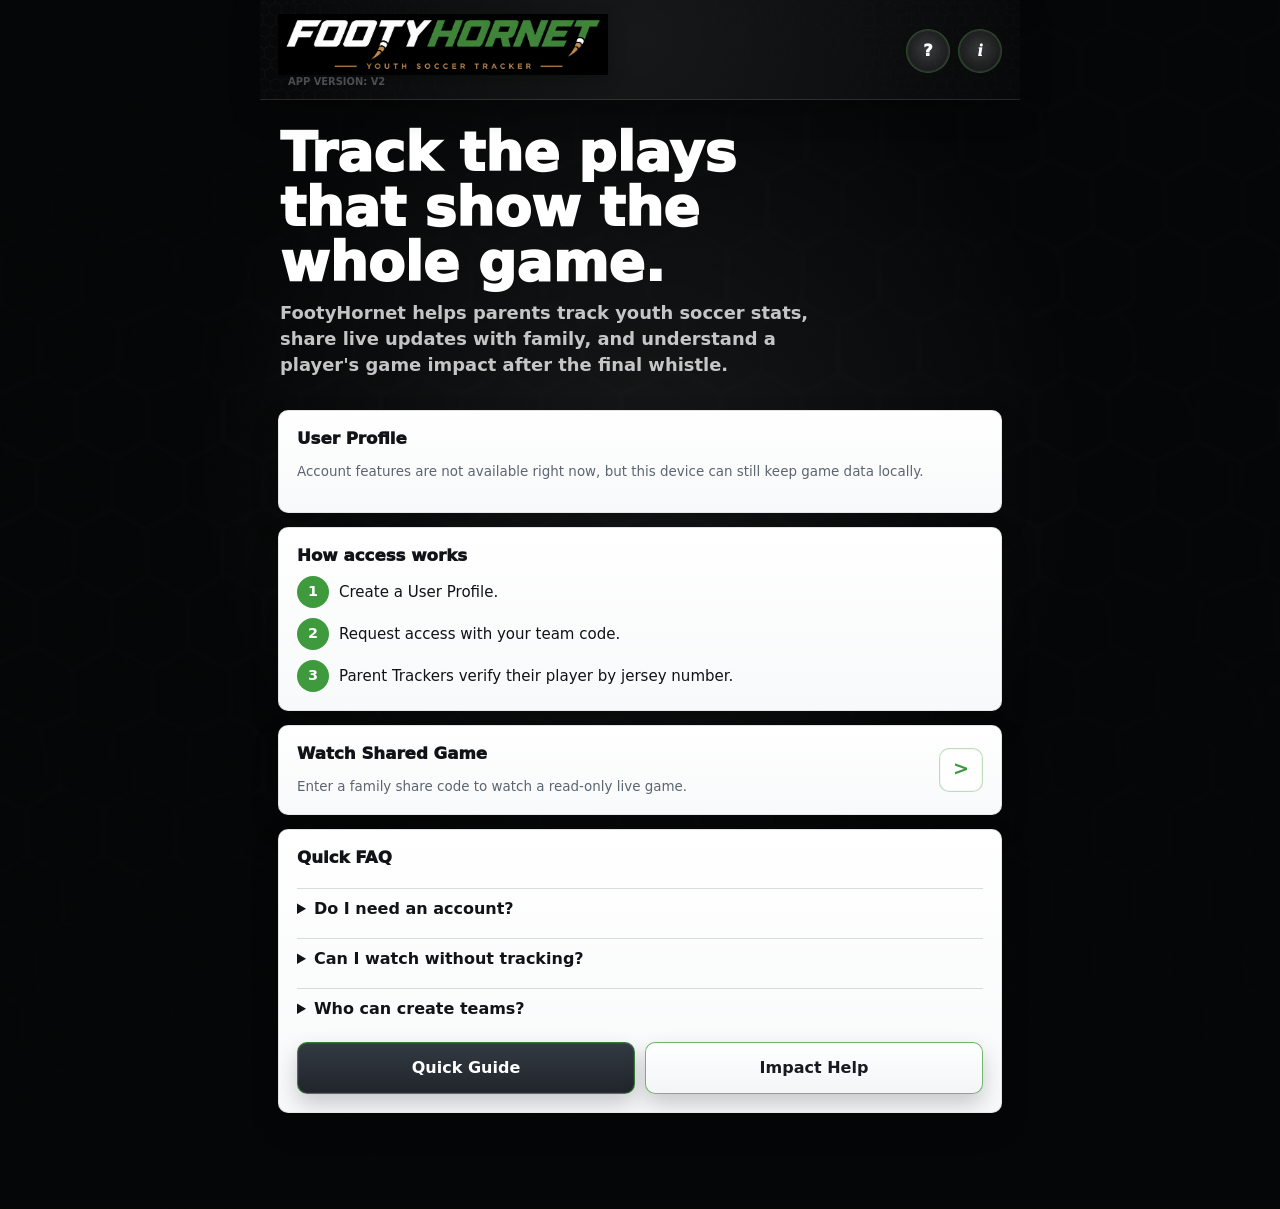
==== commit aba3fef3: "Rebrand FootyHornet" ====
--- a/app.html
+++ b/app.html
@@ -6,15 +6,15 @@
     <meta name="theme-color" content="#0b0c0e" />
     <meta name="description" content="FootyHornet youth soccer stat tracker" />
     <title>FootyHornet App</title>
-    <link rel="manifest" href="manifest.json?v=1" />
-    <link rel="icon" href="assets/footyhornet-icon.png?v=1" type="image/png" />
-    <link rel="apple-touch-icon" href="assets/footyhornet-icon.png?v=1" />
-    <link rel="stylesheet" href="styles.css?v=1" />
+    <link rel="manifest" href="manifest.json?v=2" />
+    <link rel="icon" href="assets/footyhornet-icon.png?v=2" type="image/png" />
+    <link rel="apple-touch-icon" href="assets/footyhornet-icon.png?v=2" />
+    <link rel="stylesheet" href="styles.css?v=2" />
   </head>
   <body>
     <noscript>
       <section class="noscript-fallback">
-        <img src="assets/footyhornet-logo.png?v=1" alt="FootyHornet" />
+        <img src="assets/footyhornet-logo.png?v=2" alt="FootyHornet" />
         <div class="card pad">
           <h1>FootyHornet needs JavaScript to run.</h1>
           <p>
@@ -30,7 +30,7 @@
       </section>
     </noscript>
     <div id="app" class="app-shell lh-app-shell"></div>
-    <script src="assets/supabase.min.js?v=1" defer></script>
-    <script src="app.js?v=1" defer></script>
+    <script src="assets/supabase.min.js?v=2" defer></script>
+    <script src="app.js?v=2" defer></script>
   </body>
 </html>
--- a/styles.css
+++ b/styles.css
@@ -14,9 +14,15 @@
   --lh-text-dark: #111317;
   --lh-muted-light: #b8bec5;
   --lh-muted-dark: #5c6570;
-  --lh-red: #e81010;
-  --lh-red-deep: #9f1115;
-  --lh-red-soft: rgba(232, 16, 16, 0.12);
+  --fh-green: #3f9a3d;
+  --fh-green-deep: #1f5e25;
+  --fh-green-soft: rgba(63, 154, 61, 0.14);
+  --fh-gold: #d0a05d;
+  --fh-gold-deep: #8b642f;
+  --fh-gold-soft: rgba(208, 160, 93, 0.16);
+  --lh-red: var(--fh-green);
+  --lh-red-deep: var(--fh-green-deep);
+  --lh-red-soft: var(--fh-green-soft);
   --lh-line-light: rgba(17, 19, 23, 0.12);
   --lh-line-dark: rgba(255, 255, 255, 0.12);
   --lh-radius-sm: 6px;
@@ -36,21 +42,21 @@
   --lh-shadow-soft: 0 8px 24px rgba(0, 0, 0, 0.16);
   --lh-shadow-crisp: 0 14px 28px rgba(0, 0, 0, 0.2);
   --lh-card-border: rgba(17, 19, 23, 0.1);
-  --lh-card-border-red: rgba(232, 16, 16, 0.22);
+  --lh-card-border-red: rgba(63, 154, 61, 0.24);
   --lh-panel-gradient: linear-gradient(180deg, #ffffff 0%, #f8f9fa 100%);
   --lh-accent-surface: #f2f3f5;
   --lh-accent-surface-strong: #e8ebef;
   --lh-honeycomb-surface:
     radial-gradient(circle at 50% 38%, rgba(255, 255, 255, 0.07), transparent 28rem),
     linear-gradient(90deg, rgba(5, 6, 7, 0.78), rgba(5, 6, 7, 0.9)),
-    url("assets/honeycombblack.png?v=1") center / cover no-repeat,
+    url("assets/honeycombblack.png?v=2") center / cover no-repeat,
     var(--lh-black);
   --lh-honeycomb-card:
     linear-gradient(90deg, rgba(8, 10, 12, 0.84), rgba(8, 10, 12, 0.92)),
-    url("assets/honeycombblack.png?v=1") center / cover no-repeat,
+    url("assets/honeycombblack.png?v=2") center / cover no-repeat,
     linear-gradient(180deg, var(--lh-carbon-800), var(--lh-carbon-900));
   --lh-edge-accent: linear-gradient(90deg, var(--hornet-red) 0 5px, transparent 5px);
-  --lh-edge-accent-thin: linear-gradient(90deg, rgba(232, 16, 16, 0.86) 0 4px, transparent 4px);
+  --lh-edge-accent-thin: linear-gradient(90deg, rgba(63, 154, 61, 0.86) 0 4px, transparent 4px);
   --lh-command-gradient:
     var(--lh-honeycomb-card);
   --lh-red-glow: 0 12px 28px rgba(0, 0, 0, 0.16);
@@ -65,36 +71,36 @@
   --line: #d8dadd;
   --text: var(--lh-text-dark);
   --muted: var(--lh-muted-dark);
-  --positive: #0d6c3b;
-  --positive-dark: #073f23;
+  --positive: #2f873a;
+  --positive-dark: #17491f;
   --neutral: var(--lh-carbon-600);
   --neutral-dark: var(--lh-carbon-700);
   --negative: #a84624;
   --negative-dark: #6e2b18;
   --stat-base: #1b1e22;
   --stat-base-dark: #101214;
-  --offense: #0b6f3d;
-  --offense-dark: #063c23;
-  --effort: #7a1a1d;
-  --effort-dark: #3d1012;
-  --defense: #1f5f62;
-  --defense-dark: #12383a;
-  --clear: #314b5f;
-  --clear-dark: #1a2a36;
-  --goalie-save: #2e6268;
-  --goalie-save-dark: #1a3a3e;
-  --goalie-allowed: #554963;
-  --goalie-allowed-dark: #312938;
-  --faceoff-win: #52493d;
-  --faceoff-win-dark: #302a23;
-  --faceoff-loss: #4f3c36;
-  --faceoff-loss-dark: #2c211e;
+  --offense: #2f873a;
+  --offense-dark: #17491f;
+  --effort: #6f552f;
+  --effort-dark: #3a2b17;
+  --defense: #285f37;
+  --defense-dark: #173620;
+  --clear: #384936;
+  --clear-dark: #202a20;
+  --goalie-save: #386d49;
+  --goalie-save-dark: #1d3c29;
+  --goalie-allowed: #5b4a34;
+  --goalie-allowed-dark: #2f261c;
+  --faceoff-win: #6a5230;
+  --faceoff-win-dark: #372916;
+  --faceoff-loss: #4f3c2a;
+  --faceoff-loss-dark: #2b2118;
   --danger: #c72a2e;
   --warning: #c7681d;
   --hornet-red: var(--lh-red);
   --hornet-red-soft: var(--lh-accent-surface);
-  --hornet-yellow: var(--hornet-red);
-  --hornet-yellow-soft: var(--hornet-red-soft);
+  --hornet-yellow: var(--fh-gold);
+  --hornet-yellow-soft: var(--fh-gold-soft);
   --brand-red: var(--lh-red);
   --brand-dark-button:
     linear-gradient(90deg, var(--hornet-red) 0 6px, transparent 6px),
@@ -157,7 +163,7 @@
 .period-tab:focus-visible,
 .quarter-tab:focus-visible,
 .icon-btn:focus-visible {
-  outline: 3px solid rgba(232, 16, 16, 0.42);
+  outline: 3px solid rgba(63, 154, 61, 0.42);
   outline-offset: 3px;
 }
 
@@ -217,9 +223,9 @@
 
 .brand-logo {
   display: block;
-  width: min(62vw, 292px);
+  width: min(66vw, 330px);
   height: auto;
-  max-height: 54px;
+  max-height: 62px;
   margin: 0;
   object-fit: contain;
   object-position: left center;
@@ -279,7 +285,7 @@
   width: 44px;
   height: 44px;
   place-items: center;
-  border: 1px solid rgba(232, 16, 16, 0.38);
+  border: 1px solid rgba(63, 154, 61, 0.38);
   border-radius: 999px;
   color: #ffffff;
   background:
@@ -345,7 +351,7 @@
 
 .welcome-info-card,
 .faq-card {
-  border-color: rgba(232, 16, 16, 0.24);
+  border-color: rgba(63, 154, 61, 0.24);
 }
 
 .welcome-step-list {
@@ -448,7 +454,7 @@
 }
 
 .lh-command-card {
-  border: 1px solid rgba(232, 16, 16, 0.26);
+  border: 1px solid rgba(63, 154, 61, 0.26);
   color: var(--lh-text-light);
   background: var(--lh-honeycomb-card);
   box-shadow: var(--lh-shadow-card);
@@ -549,7 +555,7 @@
 
 .lh-chip-danger,
 .lh-chip-live {
-  border-color: rgba(232, 16, 16, 0.32);
+  border-color: rgba(63, 154, 61, 0.32);
   color: var(--lh-text-dark);
   background: var(--lh-accent-surface);
 }
@@ -567,7 +573,7 @@
 
 .lh-notice,
 .lh-notice-privacy {
-  border: 1px solid rgba(232, 16, 16, 0.22);
+  border: 1px solid rgba(63, 154, 61, 0.22);
   background: var(--lh-panel-gradient);
 }
 
@@ -589,13 +595,13 @@
 
 .lh-btn-primary {
   color: #ffffff;
-  border: 1px solid rgba(232, 16, 16, 0.64);
+  border: 1px solid rgba(63, 154, 61, 0.64);
   background: var(--brand-dark-button);
 }
 
 .lh-btn-secondary {
   color: var(--lh-text-dark);
-  border: 1px solid rgba(232, 16, 16, 0.38);
+  border: 1px solid rgba(63, 154, 61, 0.38);
   background: var(--brand-light-button);
 }
 
@@ -687,9 +693,9 @@
 }
 
 .live-status-chips .share-on {
-  border-color: rgba(232, 16, 16, 0.55);
+  border-color: rgba(63, 154, 61, 0.55);
   color: #ffffff;
-  background: rgba(232, 16, 16, 0.16);
+  background: rgba(63, 154, 61, 0.16);
 }
 
 .live-player-card {
@@ -698,7 +704,7 @@
   justify-content: space-between;
   gap: 10px;
   margin-bottom: 10px;
-  border-color: rgba(232, 16, 16, 0.34);
+  border-color: rgba(63, 154, 61, 0.34);
 }
 
 .live-player-card h3 {
@@ -714,7 +720,7 @@
   gap: 10px;
   margin-bottom: 10px;
   padding: 10px;
-  border: 1px solid rgba(232, 16, 16, 0.36);
+  border: 1px solid rgba(63, 154, 61, 0.36);
   border-radius: var(--radius);
   color: #111317;
   background: #ffffff;
@@ -872,11 +878,11 @@
 }
 
 .player-chip.active {
-  border-color: rgba(232, 16, 16, 0.72);
+  border-color: rgba(63, 154, 61, 0.72);
   background:
     var(--lh-edge-accent),
     linear-gradient(180deg, #ffffff, #f8f9fa);
-  box-shadow: inset 0 0 0 1px rgba(232, 16, 16, 0.14), 0 8px 18px rgba(17, 19, 23, 0.08);
+  box-shadow: inset 0 0 0 1px rgba(63, 154, 61, 0.14), 0 8px 18px rgba(17, 19, 23, 0.08);
 }
 
 .compact-player-card {
@@ -915,11 +921,11 @@
 }
 
 .player-assignment-card.active {
-  border-color: rgba(232, 16, 16, 0.72);
+  border-color: rgba(63, 154, 61, 0.72);
   background:
     var(--lh-edge-accent),
     #f7f8f9;
-  box-shadow: inset 0 0 0 1px rgba(232, 16, 16, 0.12);
+  box-shadow: inset 0 0 0 1px rgba(63, 154, 61, 0.12);
 }
 
 .player-assignment-main {
@@ -951,7 +957,7 @@
 .status-pill {
   align-self: start;
   padding: 6px 8px;
-  border: 1px solid rgba(232, 16, 16, 0.18);
+  border: 1px solid rgba(63, 154, 61, 0.18);
   border-radius: 999px;
   color: var(--hornet-red);
   background: #ffffff;
@@ -974,7 +980,7 @@
 }
 
 .status-pill.danger {
-  border-color: rgba(232, 16, 16, 0.22);
+  border-color: rgba(63, 154, 61, 0.22);
   color: var(--text);
   background: var(--hornet-red-soft);
 }
@@ -1027,7 +1033,7 @@
   display: grid;
   gap: 4px;
   padding: 12px;
-  border: 1px solid rgba(232, 16, 16, 0.2);
+  border: 1px solid rgba(63, 154, 61, 0.2);
   border-radius: var(--radius);
   background:
     linear-gradient(90deg, rgba(17, 19, 23, 0.04), transparent 42%),
@@ -1185,11 +1191,11 @@
 }
 
 .team-chip.active {
-  border-color: rgba(232, 16, 16, 0.68);
+  border-color: rgba(63, 154, 61, 0.68);
   background:
     var(--lh-edge-accent),
     #f7f8f9;
-  box-shadow: inset 0 0 0 1px rgba(232, 16, 16, 0.12), 0 8px 18px rgba(17, 19, 23, 0.08);
+  box-shadow: inset 0 0 0 1px rgba(63, 154, 61, 0.12), 0 8px 18px rgba(17, 19, 23, 0.08);
 }
 
 .team-form-grid {
@@ -1223,7 +1229,7 @@
 .roster-edit-card.inline {
   margin: 6px 0 16px;
   padding: 12px;
-  border: 1px solid rgba(232, 16, 16, 0.22);
+  border: 1px solid rgba(63, 154, 61, 0.22);
   background:
     linear-gradient(90deg, rgba(17, 19, 23, 0.04), transparent 42%),
     var(--lh-panel-gradient);
@@ -1232,7 +1238,7 @@
 
 .roster-action-block {
   padding: 10px 12px;
-  border: 1px solid rgba(232, 16, 16, 0.26);
+  border: 1px solid rgba(63, 154, 61, 0.26);
   border-radius: var(--radius);
   background:
     linear-gradient(90deg, rgba(17, 19, 23, 0.04), transparent 48%),
@@ -1248,7 +1254,7 @@
 }
 
 .roster-action-block .collapse-icon {
-  border-color: rgba(232, 16, 16, 0.28);
+  border-color: rgba(63, 154, 61, 0.28);
   color: var(--hornet-red);
   background: #ffffff;
 }
@@ -1316,7 +1322,7 @@
 
 .admin-tool-group {
   padding: 10px 12px;
-  border: 1px solid rgba(232, 16, 16, 0.18);
+  border: 1px solid rgba(63, 154, 61, 0.18);
   border-radius: var(--radius);
   background: var(--lh-panel-gradient);
 }
@@ -1335,7 +1341,7 @@
 }
 
 .add-player-access-card {
-  border-color: rgba(232, 16, 16, 0.18);
+  border-color: rgba(63, 154, 61, 0.18);
   background:
     linear-gradient(90deg, rgba(17, 19, 23, 0.035), transparent 44%),
     var(--lh-panel-gradient);
@@ -1452,7 +1458,7 @@
 }
 
 .access-request-row.needs-verification {
-  border-color: rgba(232, 16, 16, 0.22);
+  border-color: rgba(63, 154, 61, 0.22);
   background:
     linear-gradient(90deg, rgba(17, 19, 23, 0.035), transparent 48%),
     var(--lh-panel-gradient);
@@ -1567,7 +1573,7 @@
 }
 
 .position-option input:checked + span {
-  border-color: rgba(232, 16, 16, 0.72);
+  border-color: rgba(63, 154, 61, 0.72);
   background:
     var(--lh-edge-accent),
     #f7f8f9;
@@ -1593,7 +1599,7 @@
 
 .notice-card {
   padding: 12px;
-  border: 1px solid rgba(232, 16, 16, 0.22);
+  border: 1px solid rgba(63, 154, 61, 0.22);
   border-radius: var(--radius);
   color: var(--text);
   background: var(--lh-panel-gradient);
@@ -1611,7 +1617,7 @@
 .home-next-card,
 .primary-manage-card,
 .live-player-card {
-  border-color: rgba(232, 16, 16, 0.28);
+  border-color: rgba(63, 154, 61, 0.28);
   color: var(--lh-text-light);
   background: var(--lh-honeycomb-card);
   box-shadow: var(--lh-shadow-card);
@@ -1678,7 +1684,7 @@
   align-content: center;
   justify-items: start;
   padding: 10px;
-  border: 1px solid rgba(232, 16, 16, 0.16);
+  border: 1px solid rgba(63, 154, 61, 0.16);
   border-radius: var(--radius);
   color: var(--text);
   background:
@@ -1715,7 +1721,7 @@
   gap: 10px;
   align-items: center;
   padding: 12px;
-  border: 1px solid rgba(232, 16, 16, 0.18);
+  border: 1px solid rgba(63, 154, 61, 0.18);
   border-radius: var(--radius);
   background: #f7f8f9;
 }
@@ -1757,7 +1763,7 @@
 }
 
 .error-card {
-  border-color: rgba(232, 16, 16, 0.48);
+  border-color: rgba(63, 154, 61, 0.48);
   background: var(--lh-accent-surface);
 }
 
@@ -1879,7 +1885,7 @@
   display: grid;
   gap: 4px;
   padding: 11px 12px;
-  border: 1px solid rgba(232, 16, 16, 0.2);
+  border: 1px solid rgba(63, 154, 61, 0.2);
   border-left: 4px solid var(--hornet-red);
   border-radius: var(--radius);
   background: var(--lh-panel-gradient);
@@ -1911,7 +1917,7 @@
   width: 62px;
   height: 62px;
   padding: 7px;
-  border: 1px solid rgba(232, 16, 16, 0.35);
+  border: 1px solid rgba(63, 154, 61, 0.35);
   border-radius: 14px;
   color: var(--text);
   background: var(--lh-accent-surface);
@@ -2027,7 +2033,7 @@
 .archetype-card {
   display: grid;
   gap: 12px;
-  border-color: rgba(232, 16, 16, 0.22);
+  border-color: rgba(63, 154, 61, 0.22);
 }
 
 .archetype-card .eyebrow {
@@ -2045,7 +2051,7 @@
   min-width: 58px;
   height: 36px;
   padding: 0 12px;
-  border: 1px solid rgba(232, 16, 16, 0.35);
+  border: 1px solid rgba(63, 154, 61, 0.35);
   border-radius: 999px;
   background: var(--lh-accent-surface);
   color: var(--text);
@@ -2241,7 +2247,7 @@
   padding: 12px 14px;
   border-radius: var(--radius);
   color: #ffffff;
-  border: 1px solid rgba(232, 16, 16, 0.5);
+  border: 1px solid rgba(63, 154, 61, 0.5);
   background: var(--brand-dark-button);
   font-size: 1rem;
   font-weight: 900;
@@ -2256,14 +2262,14 @@
 }
 
 .btn.secondary {
-  border: 1px solid rgba(232, 16, 16, 0.44);
+  border: 1px solid rgba(63, 154, 61, 0.44);
   color: var(--text);
   background: var(--brand-light-button);
   box-shadow: var(--lh-shadow-soft), inset 0 0 0 1px rgba(17, 19, 23, 0.04);
 }
 
 .btn.secondary.auth-create {
-  border: 1px solid rgba(232, 16, 16, 0.72);
+  border: 1px solid rgba(63, 154, 61, 0.72);
   color: #111317;
   background: var(--brand-light-button);
   box-shadow: 0 10px 22px rgba(0, 0, 0, 0.2), inset 0 0 0 1px rgba(17, 19, 23, 0.04);
@@ -2277,20 +2283,20 @@
 
 .btn.brand,
 .btn.positive {
-  border: 1px solid rgba(232, 16, 16, 0.72);
+  border: 1px solid rgba(63, 154, 61, 0.72);
   background: var(--brand-dark-button);
   box-shadow: 0 10px 22px rgba(0, 0, 0, 0.28), inset 0 0 0 1px rgba(255, 255, 255, 0.06);
 }
 
 .btn.neutral {
-  border: 1px solid rgba(232, 16, 16, 0.5);
+  border: 1px solid rgba(63, 154, 61, 0.5);
   background: var(--brand-dark-button);
   box-shadow: 0 10px 22px rgba(0, 0, 0, 0.26), inset 0 0 0 1px rgba(255, 255, 255, 0.05);
 }
 
 .faq-card .action-grid.compact .btn.neutral,
 .faq-card .action-grid.compact .btn.secondary {
-  border: 1px solid rgba(232, 16, 16, 0.72);
+  border: 1px solid rgba(63, 154, 61, 0.72);
   box-shadow: 0 10px 22px rgba(0, 0, 0, 0.2), inset 0 0 0 1px rgba(255, 255, 255, 0.05);
 }
 
@@ -2375,8 +2381,8 @@
 .field input:focus,
 .field textarea:focus,
 .field select:focus {
-  border-color: rgba(232, 16, 16, 0.52);
-  box-shadow: 0 0 0 3px rgba(232, 16, 16, 0.14);
+  border-color: rgba(63, 154, 61, 0.52);
+  box-shadow: 0 0 0 3px rgba(63, 154, 61, 0.14);
 }
 
 .quarter-tabs,
@@ -2401,7 +2407,7 @@
 
 .quarter-tab.active,
 .period-tab.active {
-  border-color: rgba(232, 16, 16, 0.62);
+  border-color: rgba(63, 154, 61, 0.62);
   color: #ffffff;
   background: var(--lh-honeycomb-card);
   box-shadow: inset 0 -2px 0 var(--hornet-red);
@@ -2731,7 +2737,7 @@
   padding: 10px 13px;
   border-radius: var(--radius);
   color: #ffffff;
-  border: 1px solid rgba(232, 16, 16, 0.5);
+  border: 1px solid rgba(63, 154, 61, 0.5);
   background: var(--brand-dark-button);
   font-size: 0.84rem;
   font-weight: 900;
@@ -2743,7 +2749,7 @@
 }
 
 .mini-btn.light {
-  border: 1px solid rgba(232, 16, 16, 0.36);
+  border: 1px solid rgba(63, 154, 61, 0.36);
   color: var(--text);
   background: var(--brand-light-button);
   box-shadow: inset 0 0 0 1px rgba(17, 19, 23, 0.04), 0 6px 14px rgba(17, 19, 23, 0.08);
@@ -2814,8 +2820,8 @@
 }
 
 .tag-editor {
-  border-color: rgba(232, 16, 16, 0.64);
-  box-shadow: 0 0 0 2px rgba(232, 16, 16, 0.12);
+  border-color: rgba(63, 154, 61, 0.64);
+  box-shadow: 0 0 0 2px rgba(63, 154, 61, 0.12);
 }
 
 .tag-editor-block {
@@ -2840,7 +2846,7 @@
 .tag-suggestion {
   min-height: 40px;
   padding: 9px 12px;
-  border: 1px solid rgba(232, 16, 16, 0.26);
+  border: 1px solid rgba(63, 154, 61, 0.26);
   border-radius: 999px;
   color: #111317;
   background: var(--lh-panel-gradient);
@@ -2859,7 +2865,7 @@
   display: grid;
   gap: 10px;
   margin: 12px 0;
-  border-color: rgba(232, 16, 16, 0.48);
+  border-color: rgba(63, 154, 61, 0.48);
 }
 
 .share-card.collapsed {
@@ -2897,7 +2903,7 @@
   width: 44px;
   height: 44px;
   place-items: center;
-  border: 1px solid rgba(232, 16, 16, 0.34);
+  border: 1px solid rgba(63, 154, 61, 0.34);
   border-radius: 999px;
   color: var(--hornet-red);
   background: #ffffff;
@@ -2922,7 +2928,7 @@
 }
 
 .account-card {
-  border-color: rgba(232, 16, 16, 0.3);
+  border-color: rgba(63, 154, 61, 0.3);
 }
 
 .account-success-card {
@@ -2935,7 +2941,7 @@
 }
 
 .primary-manage-card {
-  border-color: rgba(232, 16, 16, 0.22);
+  border-color: rgba(63, 154, 61, 0.22);
 }
 
 .account-tools-card {
@@ -2978,7 +2984,7 @@
   display: grid;
   gap: 10px;
   padding: 10px;
-  border: 1px solid rgba(232, 16, 16, 0.18);
+  border: 1px solid rgba(63, 154, 61, 0.18);
   border-radius: var(--radius);
   background: linear-gradient(180deg, #ffffff, var(--lh-surface));
 }
@@ -2990,7 +2996,7 @@
 .admin-portal-entry-card {
   display: grid;
   gap: 12px;
-  border-color: rgba(232, 16, 16, 0.46);
+  border-color: rgba(63, 154, 61, 0.46);
   background:
     linear-gradient(90deg, rgba(17, 19, 23, 0.04), transparent 54%),
     var(--lh-panel-gradient);
@@ -3060,7 +3066,7 @@
   min-height: 62px;
   align-items: center;
   padding: 10px;
-  border: 1px solid rgba(232, 16, 16, 0.16);
+  border: 1px solid rgba(63, 154, 61, 0.16);
   border-radius: var(--radius);
   color: var(--text);
   background:
@@ -3141,12 +3147,12 @@
 .auth-legal a {
   color: #3a414b;
   font-weight: 900;
-  text-decoration-color: rgba(232, 16, 16, 0.45);
+  text-decoration-color: rgba(63, 154, 61, 0.45);
   text-underline-offset: 3px;
 }
 
 .admin-tools-card {
-  border-color: rgba(232, 16, 16, 0.2);
+  border-color: rgba(63, 154, 61, 0.2);
 }
 
 .admin-portal-shell {
@@ -3158,7 +3164,7 @@
   display: grid;
   gap: 14px;
   padding: 18px;
-  border: 1px solid rgba(232, 16, 16, 0.36);
+  border: 1px solid rgba(63, 154, 61, 0.36);
   border-radius: var(--radius);
   color: #ffffff;
   background: var(--lh-honeycomb-card);
@@ -3238,7 +3244,7 @@
 
 .admin-portal-grid > .card,
 .admin-portal-card {
-  border-color: rgba(232, 16, 16, 0.24);
+  border-color: rgba(63, 154, 61, 0.24);
 }
 
 .admin-portal-grid > .team-card {
@@ -3272,7 +3278,7 @@
   grid-template-columns: minmax(0, 1fr) auto;
   gap: 12px;
   align-items: center;
-  border-color: rgba(232, 16, 16, 0.24);
+  border-color: rgba(63, 154, 61, 0.24);
 }
 
 .launch-kit-group {
@@ -3320,7 +3326,7 @@
   border-radius: 999px;
   color: var(--hornet-red);
   background: #ffffff;
-  box-shadow: inset 0 0 0 1px rgba(232, 16, 16, 0.16);
+  box-shadow: inset 0 0 0 1px rgba(63, 154, 61, 0.16);
 }
 
 .launch-file-card svg {
@@ -3406,7 +3412,7 @@
   border-radius: 999px;
   background: var(--hornet-red);
   box-shadow:
-    0 0 0 9px rgba(232, 16, 16, 0.22),
+    0 0 0 9px rgba(63, 154, 61, 0.22),
     0 14px 22px rgba(0, 0, 0, 0.35);
   animation: promoPlayerMove var(--promo-cycle) ease-in-out infinite;
 }
@@ -3594,8 +3600,8 @@
     transform: translateY(-2px);
     box-shadow:
       inset 0 0 0 2px rgba(255, 255, 255, 0.42),
-      0 0 0 3px rgba(232, 16, 16, 0.48),
-      0 14px 26px rgba(232, 16, 16, 0.28);
+      0 0 0 3px rgba(63, 154, 61, 0.48),
+      0 14px 26px rgba(63, 154, 61, 0.28);
   }
 
   18%,
@@ -3698,7 +3704,7 @@
   display: grid;
   gap: 12px;
   padding: 12px;
-  border: 1px solid rgba(232, 16, 16, 0.2);
+  border: 1px solid rgba(63, 154, 61, 0.2);
   border-radius: var(--radius);
   background: #f6f7f8;
 }
@@ -3744,7 +3750,7 @@
 }
 
 .demo-screen .card {
-  border-color: rgba(232, 16, 16, 0.18);
+  border-color: rgba(63, 154, 61, 0.18);
 }
 
 .demo-label {
@@ -3772,8 +3778,8 @@
   gap: 3px;
   margin: 0 -12px 14px;
   padding: 10px 18px;
-  border-top: 1px solid rgba(232, 16, 16, 0.24);
-  border-bottom: 1px solid rgba(232, 16, 16, 0.24);
+  border-top: 1px solid rgba(63, 154, 61, 0.24);
+  border-bottom: 1px solid rgba(63, 154, 61, 0.24);
   background: rgba(255, 255, 255, 0.92);
   color: var(--text);
 }
@@ -3789,7 +3795,7 @@
 }
 
 .sync-notice.offline {
-  border-color: rgba(232, 16, 16, 0.4);
+  border-color: rgba(63, 154, 61, 0.4);
 }
 
 .modal-backdrop {
@@ -3807,7 +3813,7 @@
   display: grid;
   gap: 12px;
   padding: 18px;
-  border: 1px solid rgba(232, 16, 16, 0.45);
+  border: 1px solid rgba(63, 154, 61, 0.45);
   border-radius: 14px;
   background: #ffffff;
   color: var(--text);
@@ -3920,7 +3926,7 @@
   place-items: center;
   border-radius: var(--radius);
   color: #ffffff;
-  border: 1px solid rgba(232, 16, 16, 0.5);
+  border: 1px solid rgba(63, 154, 61, 0.5);
   background: var(--brand-dark-button);
   font-size: 1rem;
   font-weight: 900;
@@ -4008,7 +4014,7 @@
   display: grid;
   gap: 10px;
   justify-items: start;
-  border-color: rgba(232, 16, 16, 0.2);
+  border-color: rgba(63, 154, 61, 0.2);
   background: linear-gradient(180deg, #ffffff, var(--lh-surface));
   text-align: left;
 }
@@ -4247,7 +4253,7 @@
 
 .quick-action,
 .more-action {
-  border-color: rgba(232, 16, 16, 0.2);
+  border-color: rgba(63, 154, 61, 0.2);
   background:
     var(--lh-edge-accent),
     linear-gradient(180deg, #ffffff, #f6f7f8);
@@ -4296,8 +4302,8 @@
 .team-chip.active,
 .player-assignment-card.active,
 .position-option input:checked + span {
-  border-color: rgba(232, 16, 16, 0.62);
-  box-shadow: inset 0 0 0 1px rgba(232, 16, 16, 0.12), 0 10px 22px rgba(17, 19, 23, 0.1);
+  border-color: rgba(63, 154, 61, 0.62);
+  box-shadow: inset 0 0 0 1px rgba(63, 154, 61, 0.12), 0 10px 22px rgba(17, 19, 23, 0.1);
 }
 
 .player-context-panel,
@@ -4337,7 +4343,7 @@
 
 .live-confirmation {
   align-items: stretch;
-  border-color: rgba(232, 16, 16, 0.28);
+  border-color: rgba(63, 154, 61, 0.28);
   border-left: 5px solid var(--hornet-red);
   border-radius: 10px;
   box-shadow: var(--lh-shadow-soft);
@@ -4447,7 +4453,7 @@
 
 .tag-chip,
 .tag-suggestion {
-  border-color: rgba(232, 16, 16, 0.22);
+  border-color: rgba(63, 154, 61, 0.22);
   background: var(--lh-accent-surface);
 }
 
@@ -4472,7 +4478,7 @@
 .list-row:hover,
 .quick-action:hover,
 .more-action:hover {
-  border-color: rgba(232, 16, 16, 0.34);
+  border-color: rgba(63, 154, 61, 0.34);
 }
 
 .admin-portal-hero {
@@ -4494,7 +4500,7 @@
 }
 
 .admin-portal-entry-card {
-  border-color: rgba(232, 16, 16, 0.34);
+  border-color: rgba(63, 154, 61, 0.34);
   background:
     linear-gradient(90deg, rgba(17, 19, 23, 0.04), transparent 58%),
     var(--lh-panel-gradient);
@@ -4623,7 +4629,7 @@
 }
 
 .nav-tab.active {
-  border: 1px solid rgba(232, 16, 16, 0.56);
+  border: 1px solid rgba(63, 154, 61, 0.56);
   color: #111317;
   background:
     linear-gradient(180deg, #ffffff, var(--surface-soft));
@@ -4662,7 +4668,7 @@
   gap: 12px;
   margin: 10px 0 12px;
   padding: 11px 12px;
-  border: 1px solid rgba(232, 16, 16, 0.38);
+  border: 1px solid rgba(63, 154, 61, 0.38);
   border-radius: var(--radius);
   color: var(--text);
   background: var(--lh-panel-gradient);
@@ -4698,7 +4704,7 @@
   place-items: center;
   width: 44px;
   height: 44px;
-  border: 1px solid rgba(232, 16, 16, 0.34);
+  border: 1px solid rgba(63, 154, 61, 0.34);
   border-radius: 50%;
   color: var(--hornet-red);
   background: #ffffff;
@@ -4953,7 +4959,7 @@
 .live-player-card,
 .admin-portal-hero,
 .admin-portal-entry-card {
-  border-color: rgba(232, 16, 16, 0.28);
+  border-color: rgba(63, 154, 61, 0.28);
 }
 
 .home-next-card::before,
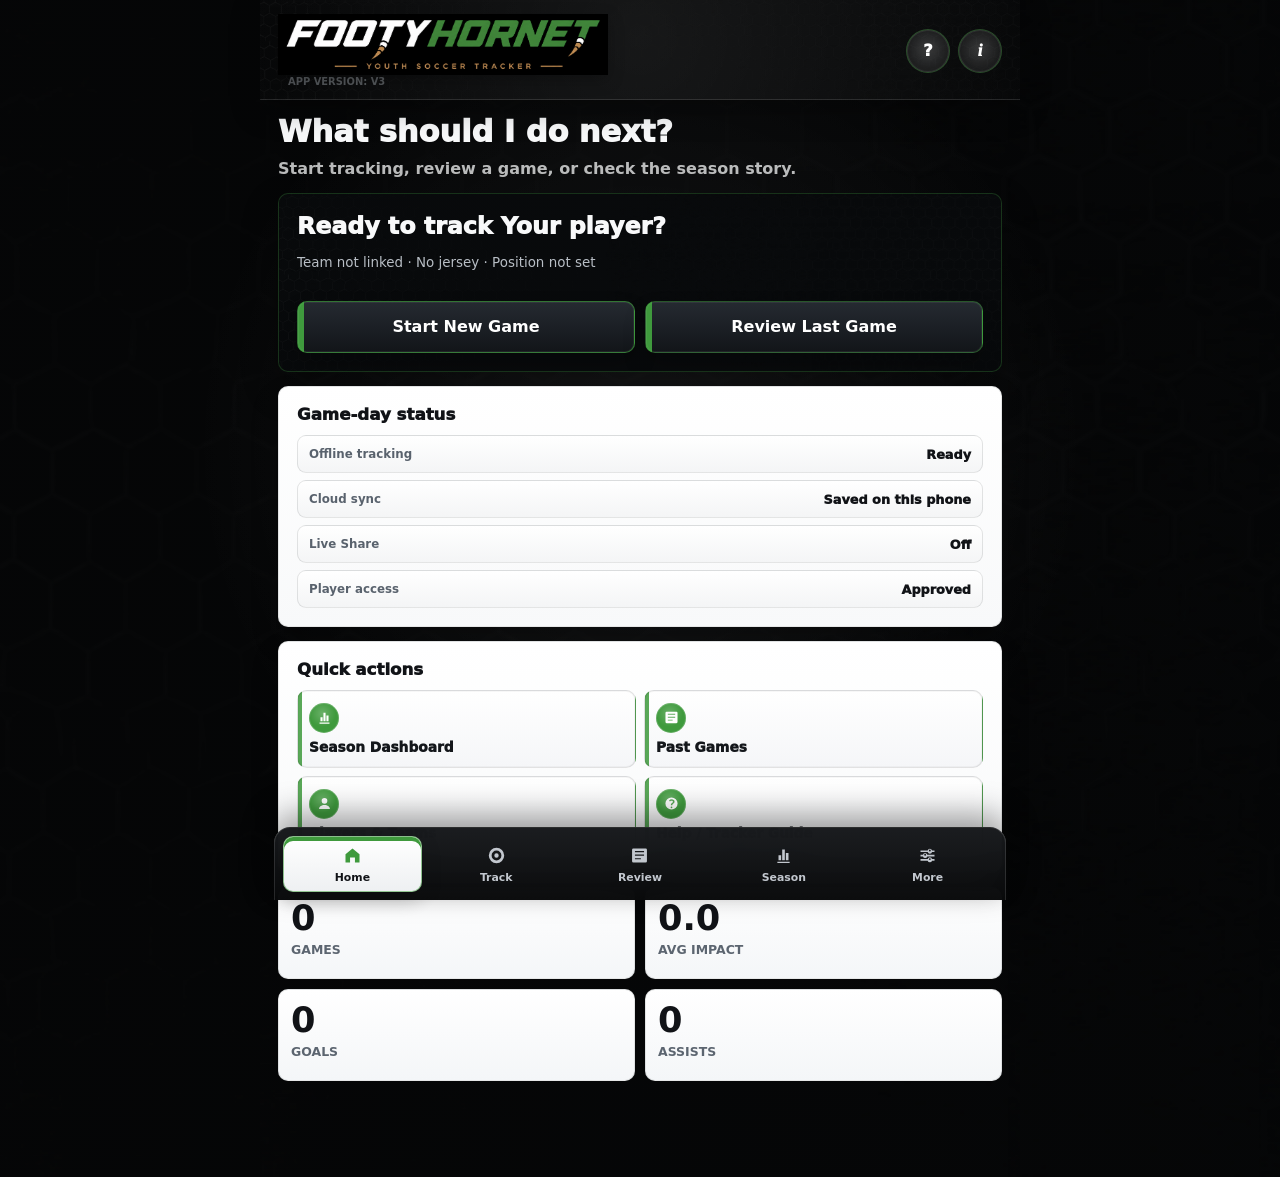
==== commit bf4f3c25: "Enable local tracking mode" ====
--- a/app.html
+++ b/app.html
@@ -6,15 +6,15 @@
     <meta name="theme-color" content="#0b0c0e" />
     <meta name="description" content="FootyHornet youth soccer stat tracker" />
     <title>FootyHornet App</title>
-    <link rel="manifest" href="manifest.json?v=2" />
-    <link rel="icon" href="assets/footyhornet-icon.png?v=2" type="image/png" />
-    <link rel="apple-touch-icon" href="assets/footyhornet-icon.png?v=2" />
-    <link rel="stylesheet" href="styles.css?v=2" />
+    <link rel="manifest" href="manifest.json?v=3" />
+    <link rel="icon" href="assets/footyhornet-icon.png?v=3" type="image/png" />
+    <link rel="apple-touch-icon" href="assets/footyhornet-icon.png?v=3" />
+    <link rel="stylesheet" href="styles.css?v=3" />
   </head>
   <body>
     <noscript>
       <section class="noscript-fallback">
-        <img src="assets/footyhornet-logo.png?v=2" alt="FootyHornet" />
+        <img src="assets/footyhornet-logo.png?v=3" alt="FootyHornet" />
         <div class="card pad">
           <h1>FootyHornet needs JavaScript to run.</h1>
           <p>
@@ -30,7 +30,7 @@
       </section>
     </noscript>
     <div id="app" class="app-shell lh-app-shell"></div>
-    <script src="assets/supabase.min.js?v=2" defer></script>
-    <script src="app.js?v=2" defer></script>
+    <script src="assets/supabase.min.js?v=3" defer></script>
+    <script src="app.js?v=3" defer></script>
   </body>
 </html>
--- a/styles.css
+++ b/styles.css
@@ -49,11 +49,11 @@
   --lh-honeycomb-surface:
     radial-gradient(circle at 50% 38%, rgba(255, 255, 255, 0.07), transparent 28rem),
     linear-gradient(90deg, rgba(5, 6, 7, 0.78), rgba(5, 6, 7, 0.9)),
-    url("assets/honeycombblack.png?v=2") center / cover no-repeat,
+    url("assets/honeycombblack.png?v=3") center / cover no-repeat,
     var(--lh-black);
   --lh-honeycomb-card:
     linear-gradient(90deg, rgba(8, 10, 12, 0.84), rgba(8, 10, 12, 0.92)),
-    url("assets/honeycombblack.png?v=2") center / cover no-repeat,
+    url("assets/honeycombblack.png?v=3") center / cover no-repeat,
     linear-gradient(180deg, var(--lh-carbon-800), var(--lh-carbon-900));
   --lh-edge-accent: linear-gradient(90deg, var(--hornet-red) 0 5px, transparent 5px);
   --lh-edge-accent-thin: linear-gradient(90deg, rgba(63, 154, 61, 0.86) 0 4px, transparent 4px);
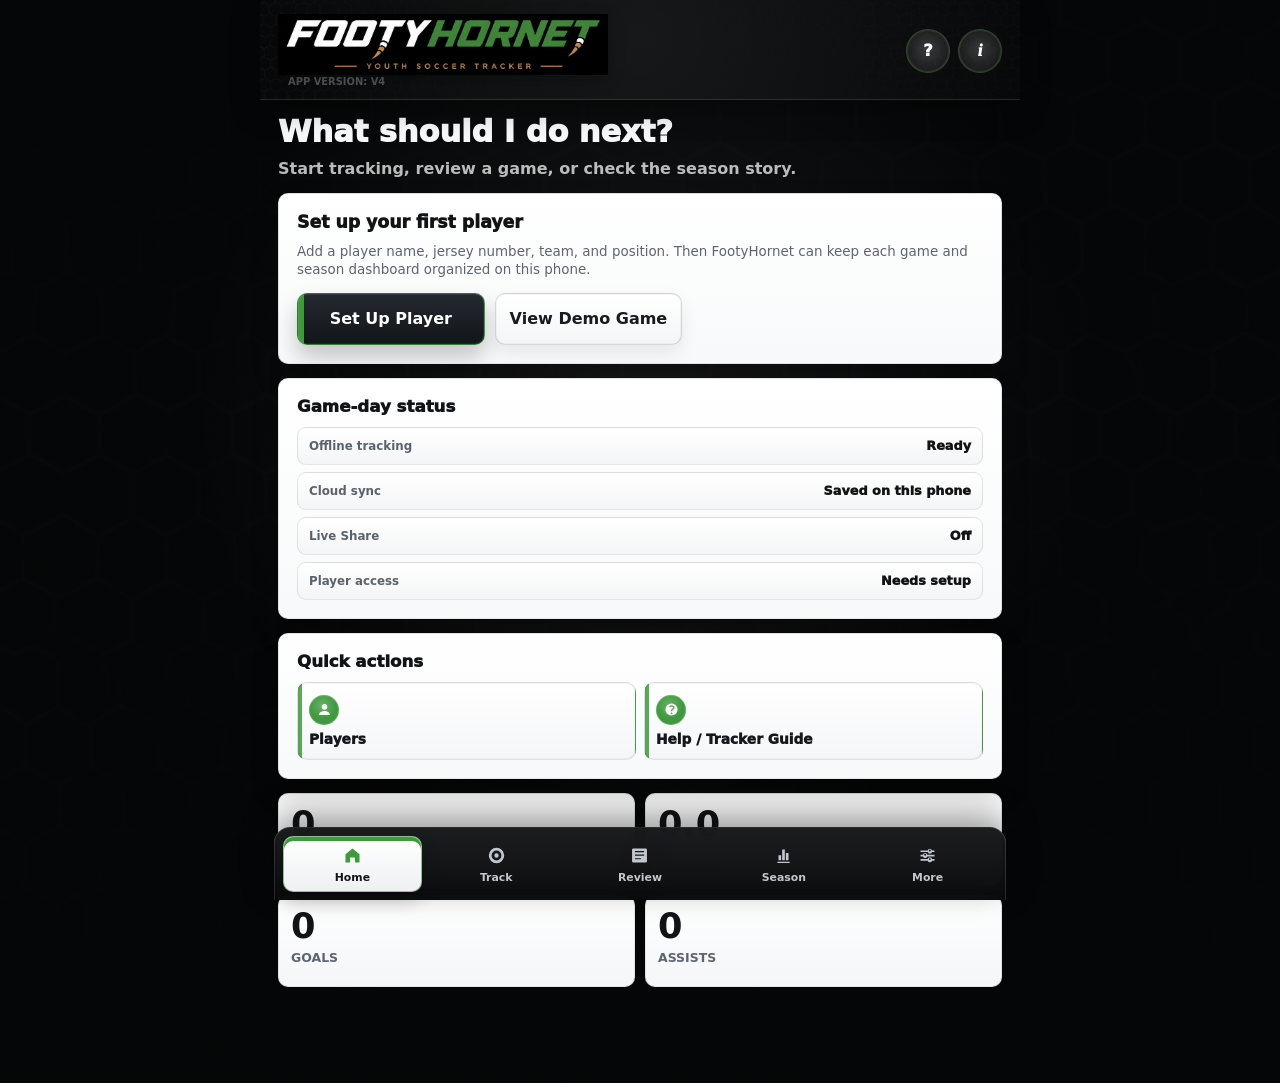
==== commit f59ffa15: "Improve FootyHornet game-day flow" ====
--- a/app.html
+++ b/app.html
@@ -6,15 +6,15 @@
     <meta name="theme-color" content="#0b0c0e" />
     <meta name="description" content="FootyHornet youth soccer stat tracker" />
     <title>FootyHornet App</title>
-    <link rel="manifest" href="manifest.json?v=3" />
-    <link rel="icon" href="assets/footyhornet-icon.png?v=3" type="image/png" />
-    <link rel="apple-touch-icon" href="assets/footyhornet-icon.png?v=3" />
-    <link rel="stylesheet" href="styles.css?v=3" />
+    <link rel="manifest" href="manifest.json?v=4" />
+    <link rel="icon" href="assets/footyhornet-icon.png?v=4" type="image/png" />
+    <link rel="apple-touch-icon" href="assets/footyhornet-icon.png?v=4" />
+    <link rel="stylesheet" href="styles.css?v=4" />
   </head>
   <body>
     <noscript>
       <section class="noscript-fallback">
-        <img src="assets/footyhornet-logo.png?v=3" alt="FootyHornet" />
+        <img src="assets/footyhornet-logo.png?v=4" alt="FootyHornet" />
         <div class="card pad">
           <h1>FootyHornet needs JavaScript to run.</h1>
           <p>
@@ -30,7 +30,7 @@
       </section>
     </noscript>
     <div id="app" class="app-shell lh-app-shell"></div>
-    <script src="assets/supabase.min.js?v=3" defer></script>
-    <script src="app.js?v=3" defer></script>
+    <script src="assets/supabase.min.js?v=4" defer></script>
+    <script src="app.js?v=4" defer></script>
   </body>
 </html>
--- a/styles.css
+++ b/styles.css
@@ -49,11 +49,11 @@
   --lh-honeycomb-surface:
     radial-gradient(circle at 50% 38%, rgba(255, 255, 255, 0.07), transparent 28rem),
     linear-gradient(90deg, rgba(5, 6, 7, 0.78), rgba(5, 6, 7, 0.9)),
-    url("assets/honeycombblack.png?v=3") center / cover no-repeat,
+    url("assets/honeycombblack.png?v=4") center / cover no-repeat,
     var(--lh-black);
   --lh-honeycomb-card:
     linear-gradient(90deg, rgba(8, 10, 12, 0.84), rgba(8, 10, 12, 0.92)),
-    url("assets/honeycombblack.png?v=3") center / cover no-repeat,
+    url("assets/honeycombblack.png?v=4") center / cover no-repeat,
     linear-gradient(180deg, var(--lh-carbon-800), var(--lh-carbon-900));
   --lh-edge-accent: linear-gradient(90deg, var(--hornet-red) 0 5px, transparent 5px);
   --lh-edge-accent-thin: linear-gradient(90deg, rgba(63, 154, 61, 0.86) 0 4px, transparent 4px);
@@ -2328,6 +2328,7 @@
 .start-game-form {
   display: grid;
   gap: 14px;
+  padding-bottom: calc(120px + var(--safe-bottom));
 }
 
 .field {
@@ -4656,6 +4657,7 @@
   box-shadow: var(--shadow);
   font-size: 0.94rem;
   font-weight: 800;
+  pointer-events: none;
 }
 
 .update-banner {
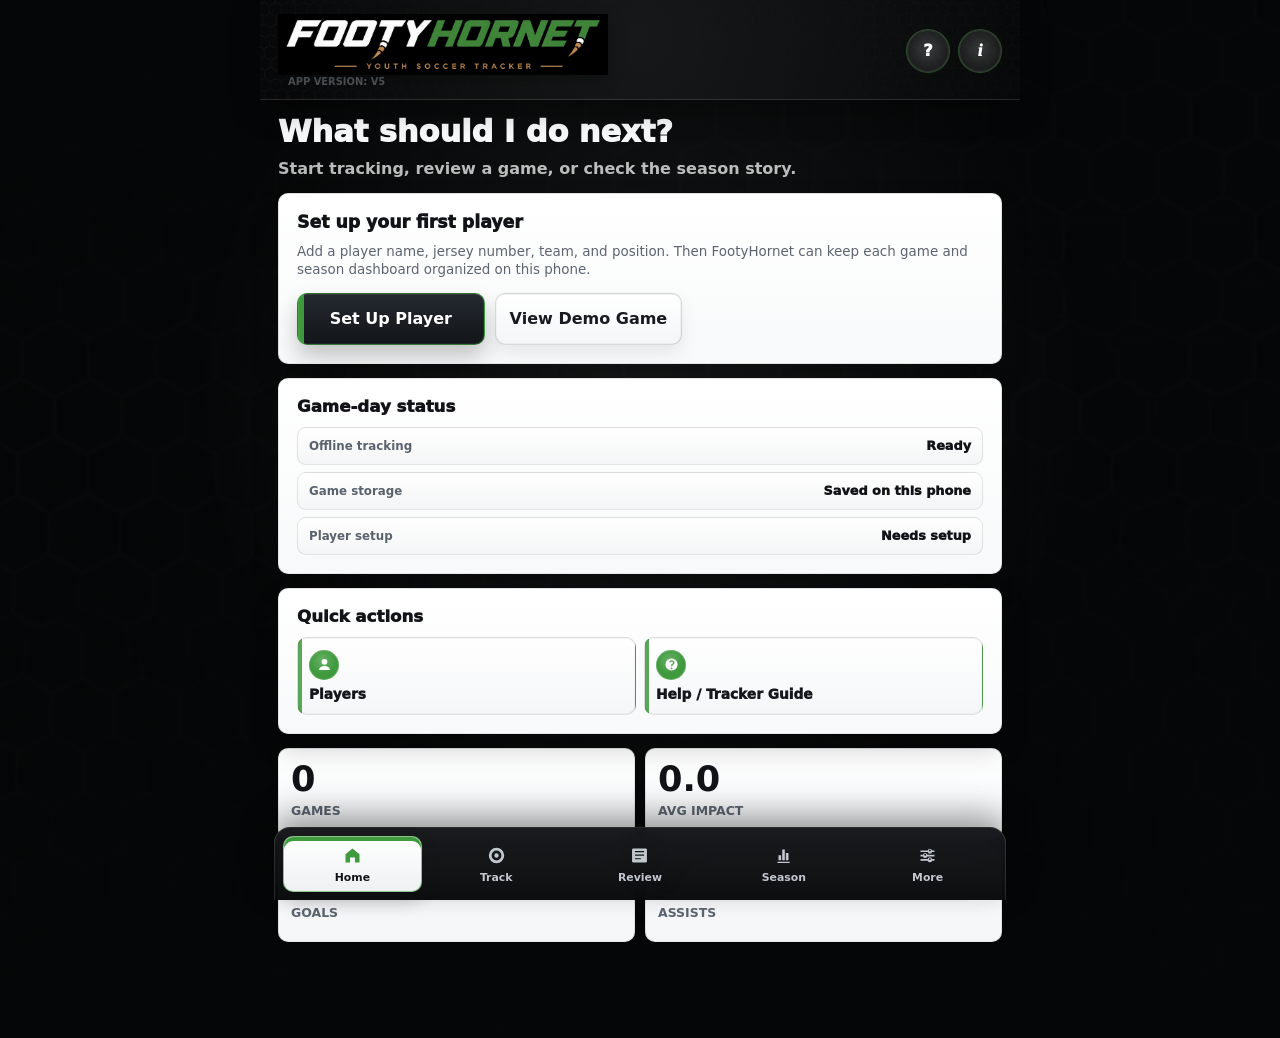
==== commit 65705b6d: "Polish FootyHornet local beta flow" ====
--- a/app.html
+++ b/app.html
@@ -6,19 +6,19 @@
     <meta name="theme-color" content="#0b0c0e" />
     <meta name="description" content="FootyHornet youth soccer stat tracker" />
     <title>FootyHornet App</title>
-    <link rel="manifest" href="manifest.json?v=4" />
-    <link rel="icon" href="assets/footyhornet-icon.png?v=4" type="image/png" />
-    <link rel="apple-touch-icon" href="assets/footyhornet-icon.png?v=4" />
-    <link rel="stylesheet" href="styles.css?v=4" />
+    <link rel="manifest" href="manifest.json?v=5" />
+    <link rel="icon" href="assets/footyhornet-icon.png?v=5" type="image/png" />
+    <link rel="apple-touch-icon" href="assets/footyhornet-icon.png?v=5" />
+    <link rel="stylesheet" href="styles.css?v=5" />
   </head>
   <body>
     <noscript>
       <section class="noscript-fallback">
-        <img src="assets/footyhornet-logo.png?v=4" alt="FootyHornet" />
+        <img src="assets/footyhornet-logo.png?v=5" alt="FootyHornet" />
         <div class="card pad">
           <h1>FootyHornet needs JavaScript to run.</h1>
           <p>
-            Game tracking, offline saves, account saves, and Live Share require JavaScript.
+            Game tracking, local saves, player setup, reviews, and season totals require JavaScript.
             Please enable JavaScript or open FootyHornet in Safari, Chrome, or another modern browser.
           </p>
           <div class="account-actions">
@@ -30,7 +30,7 @@
       </section>
     </noscript>
     <div id="app" class="app-shell lh-app-shell"></div>
-    <script src="assets/supabase.min.js?v=4" defer></script>
-    <script src="app.js?v=4" defer></script>
+    <script src="assets/supabase.min.js?v=5" defer></script>
+    <script src="app.js?v=5" defer></script>
   </body>
 </html>
--- a/styles.css
+++ b/styles.css
@@ -49,11 +49,11 @@
   --lh-honeycomb-surface:
     radial-gradient(circle at 50% 38%, rgba(255, 255, 255, 0.07), transparent 28rem),
     linear-gradient(90deg, rgba(5, 6, 7, 0.78), rgba(5, 6, 7, 0.9)),
-    url("assets/honeycombblack.png?v=4") center / cover no-repeat,
+    url("assets/honeycombblack.png?v=5") center / cover no-repeat,
     var(--lh-black);
   --lh-honeycomb-card:
     linear-gradient(90deg, rgba(8, 10, 12, 0.84), rgba(8, 10, 12, 0.92)),
-    url("assets/honeycombblack.png?v=4") center / cover no-repeat,
+    url("assets/honeycombblack.png?v=5") center / cover no-repeat,
     linear-gradient(180deg, var(--lh-carbon-800), var(--lh-carbon-900));
   --lh-edge-accent: linear-gradient(90deg, var(--hornet-red) 0 5px, transparent 5px);
   --lh-edge-accent-thin: linear-gradient(90deg, rgba(63, 154, 61, 0.86) 0 4px, transparent 4px);
@@ -2343,6 +2343,19 @@
   text-transform: uppercase;
 }
 
+.readonly-field {
+  display: flex;
+  min-height: 50px;
+  align-items: center;
+  padding: 0 14px;
+  border: 1px solid var(--line);
+  border-radius: 10px;
+  color: var(--muted-strong);
+  background: var(--surface-soft);
+  font-size: 0.94rem;
+  font-weight: 850;
+}
+
 .field-help,
 .safety-note {
   margin: 0;
